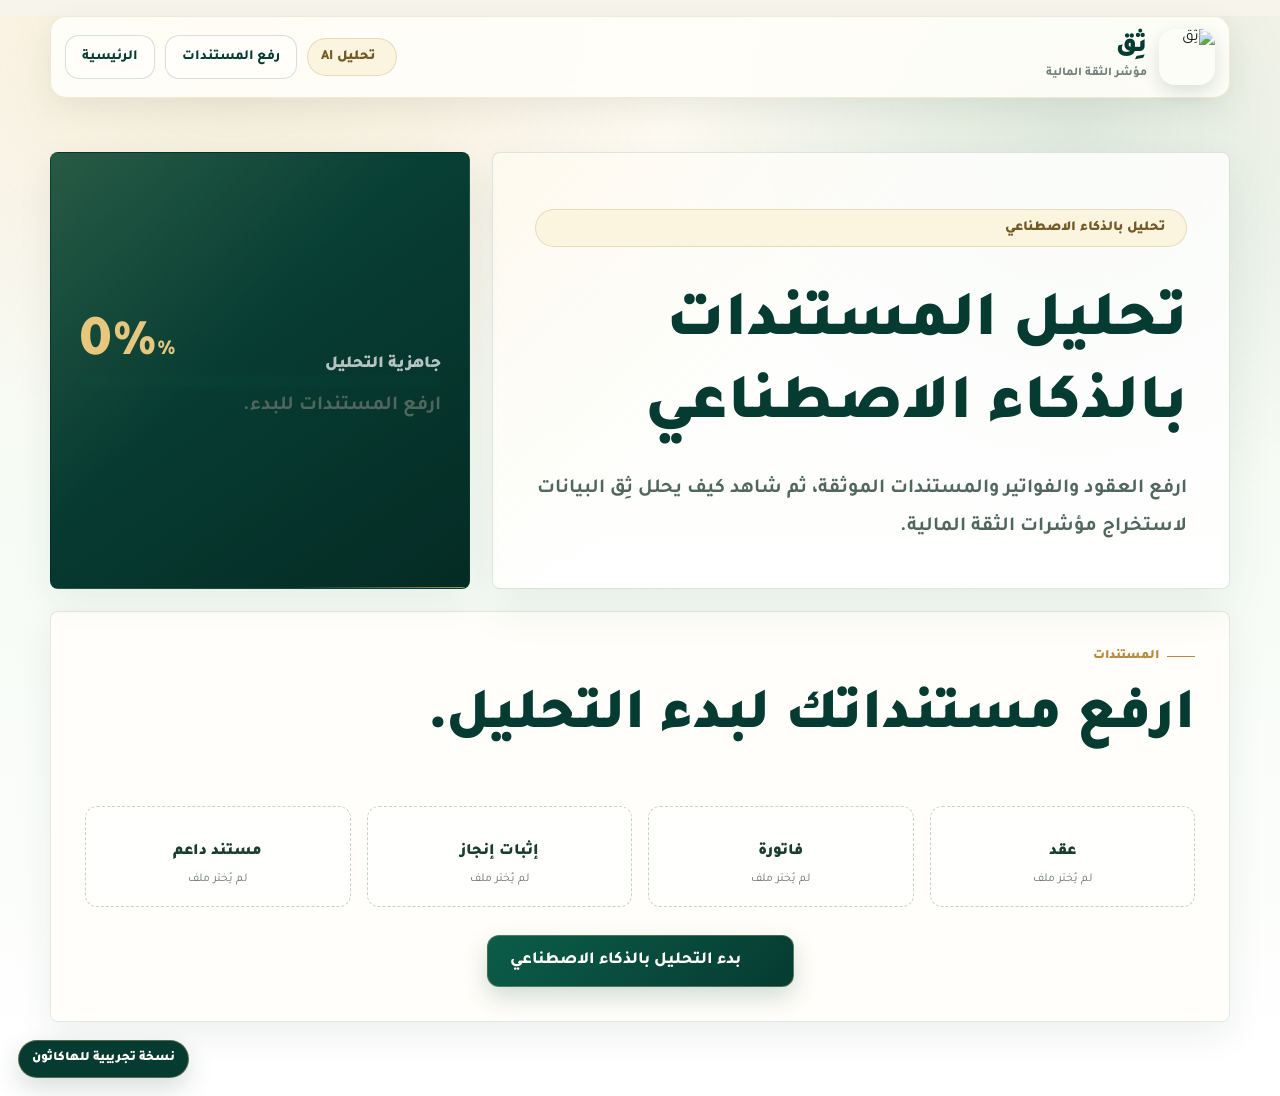
==== pages/ai-analysis.html @ bd770dec "Improve AI analysis flow and UI" ====
<!doctype html>
<html lang="ar" dir="rtl">
  <head>
    <meta charset="UTF-8" />
    <meta name="viewport" content="width=device-width, initial-scale=1.0" />
    <meta
      name="description"
      content="تحليل المستندات بالذكاء الاصطناعي — يحلل ثِق العقود والفواتير والمستندات الموثقة لاستخراج مؤشرات الثقة المالية."
    />
    <title>تحليل AI | ثِق</title>
    <link rel="preconnect" href="https://fonts.googleapis.com" />
    <link rel="preconnect" href="https://fonts.gstatic.com" crossorigin />
    <link
      href="https://fonts.googleapis.com/css2?family=Tajawal:wght@400;500;700;800;900&display=swap"
      rel="stylesheet"
    />
    <link
      href="https://cdn.jsdelivr.net/npm/remixicon@4.6.0/fonts/remixicon.css"
      rel="stylesheet"
    />
    <link rel="stylesheet" href="../CSS/style.css" />
  </head>
  <body class="profile-page ai-analysis-page">
    <div class="demo-badge">نسخة تجريبية للهاكاثون</div>

    <header class="profile-topbar">
      <a class="brand" href="../index.html" aria-label="ثِق">
        <img class="logo-img" src="../assets/logo.png" alt="ثِق" />
        <span>
          <strong>ثِق</strong>
          <small>مؤشر الثقة المالية</small>
        </span>
      </a>
      <div class="profile-topbar-actions">
        <span class="verified profile-verified">
          <i class="ri-sparkling-2-line"></i>
          تحليل AI
        </span>
        <a class="btn secondary compact" href="upload-documents.html"
          >رفع المستندات</a
        >
        <a class="btn secondary compact" href="../index.html">الرئيسية</a>
      </div>
    </header>

    <main class="profile-shell ai-analysis-shell">
      <!-- ── Hero ─────────────────────────────────────────── -->
      <section class="upload-hero ai-analysis-hero">
        <div>
          <p class="eyebrow">
            <i class="ri-brain-line"></i>
            تحليل بالذكاء الاصطناعي
          </p>
          <h1>تحليل المستندات بالذكاء الاصطناعي</h1>
          <p>
            ارفع العقود والفواتير والمستندات الموثقة، ثم شاهد كيف يحلل ثِق
            البيانات لاستخراج مؤشرات الثقة المالية.
          </p>
        </div>
        <aside class="completion-card">
          <div class="completion-head">
            <span>جاهزية التحليل</span>
            <strong id="ai-readiness-value">0%</strong>
          </div>
          <div class="progress-track" aria-label="جاهزية التحليل">
            <span id="ai-readiness-bar" style="width: 0%"></span>
          </div>
          <p id="ai-readiness-hint">ارفع المستندات للبدء.</p>
        </aside>
      </section>

      <!-- ── Upload section ─────────────────────────────── -->
      <section class="profile-section ai-upload-section">
        <div class="section-heading compact-heading">
          <span>المستندات</span>
          <h2>ارفع مستنداتك لبدء التحليل.</h2>
        </div>

        <div class="ai-upload-grid">
          <label
            class="ai-upload-card"
            for="upload-contract"
            tabindex="0"
            role="button"
            aria-label="رفع عقد"
          >
            <input
              type="file"
              id="upload-contract"
              accept=".pdf,image/*"
              data-ai-upload="contract"
              class="visually-hidden"
            />
            <i class="ri-contract-line"></i>
            <strong>عقد</strong>
            <span class="ai-file-name" data-ai-file-name="contract"
              >لم يُختر ملف</span
            >
          </label>

          <label
            class="ai-upload-card"
            for="upload-invoice"
            tabindex="0"
            role="button"
            aria-label="رفع فاتورة"
          >
            <input
              type="file"
              id="upload-invoice"
              accept=".pdf,image/*"
              data-ai-upload="invoice"
              class="visually-hidden"
            />
            <i class="ri-bill-line"></i>
            <strong>فاتورة</strong>
            <span class="ai-file-name" data-ai-file-name="invoice"
              >لم يُختر ملف</span
            >
          </label>

          <label
            class="ai-upload-card"
            for="upload-achievement"
            tabindex="0"
            role="button"
            aria-label="رفع إثبات إنجاز"
          >
            <input
              type="file"
              id="upload-achievement"
              accept=".pdf,image/*"
              data-ai-upload="achievement"
              class="visually-hidden"
            />
            <i class="ri-award-line"></i>
            <strong>إثبات إنجاز</strong>
            <span class="ai-file-name" data-ai-file-name="achievement"
              >لم يُختر ملف</span
            >
          </label>

          <label
            class="ai-upload-card"
            for="upload-support"
            tabindex="0"
            role="button"
            aria-label="رفع مستند داعم"
          >
            <input
              type="file"
              id="upload-support"
              accept=".pdf,image/*"
              data-ai-upload="support"
              class="visually-hidden"
            />
            <i class="ri-folder-shield-2-line"></i>
            <strong>مستند داعم</strong>
            <span class="ai-file-name" data-ai-file-name="support"
              >لم يُختر ملف</span
            >
          </label>
        </div>

        <div class="ai-start-row">
          <button
            class="btn primary ai-start-btn"
            type="button"
            id="ai-start-btn"
          >
            <i class="ri-sparkling-2-line"></i>
            بدء التحليل بالذكاء الاصطناعي
          </button>
        </div>
      </section>

      <!-- ── Processing panel ───────────────────────────── -->
      <section
        class="profile-section ai-processing-panel"
        id="ai-processing-panel"
        hidden
        aria-live="polite"
      >
        <div class="section-heading compact-heading">
          <span>المعالجة</span>
          <h2>جارٍ تحليل المستندات…</h2>
        </div>

        <ol class="ai-steps-list" id="ai-steps-list">
          <li class="ai-step" data-step="0">
            <div class="ai-step-header">
              <span class="ai-step-icon"><i class="ri-scan-2-line"></i></span>
              <strong
                >استخراج النصوص من المستندات
                <span class="ai-step-tag">OCR</span></strong
              >
              <span class="ai-step-pct">0%</span>
            </div>
            <div class="progress-track ai-step-track" aria-label="OCR">
              <span class="ai-step-bar" data-target="100"></span>
            </div>
          </li>
          <li class="ai-step" data-step="1">
            <div class="ai-step-header">
              <span class="ai-step-icon"
                ><i class="ri-checkbox-circle-line"></i
              ></span>
              <strong>التحقق من اكتمال المستندات</strong>
              <span class="ai-step-pct">0%</span>
            </div>
            <div
              class="progress-track ai-step-track"
              aria-label="اكتمال المستندات"
            >
              <span class="ai-step-bar" data-target="96"></span>
            </div>
          </li>
          <li class="ai-step" data-step="2">
            <div class="ai-step-header">
              <span class="ai-step-icon"
                ><i class="ri-file-shield-2-line"></i
              ></span>
              <strong>تحليل بنود العقود</strong>
              <span class="ai-step-pct">0%</span>
            </div>
            <div class="progress-track ai-step-track" aria-label="تحليل العقود">
              <span class="ai-step-bar" data-target="92"></span>
            </div>
          </li>
          <li class="ai-step" data-step="3">
            <div class="ai-step-header">
              <span class="ai-step-icon"><i class="ri-exchange-line"></i></span>
              <strong>مطابقة الفواتير مع العقود</strong>
              <span class="ai-step-pct">0%</span>
            </div>
            <div
              class="progress-track ai-step-track"
              aria-label="مطابقة الفواتير"
            >
              <span class="ai-step-bar" data-target="88"></span>
            </div>
          </li>
          <li class="ai-step" data-step="4">
            <div class="ai-step-header">
              <span class="ai-step-icon"><i class="ri-eye-line"></i></span>
              <strong>تقييم مستوى الشفافية</strong>
              <span class="ai-step-pct">0%</span>
            </div>
            <div class="progress-track ai-step-track" aria-label="الشفافية">
              <span class="ai-step-bar" data-target="91"></span>
            </div>
          </li>
          <li class="ai-step" data-step="5">
            <div class="ai-step-header">
              <span class="ai-step-icon"
                ><i class="ri-shield-flash-line"></i
              ></span>
              <strong>فحص مؤشرات التلاعب</strong>
              <span class="ai-step-pct ai-step-pct--text">—</span>
            </div>
            <div
              class="progress-track ai-step-track"
              aria-label="مؤشرات التلاعب"
            >
              <span
                class="ai-step-bar"
                data-target="0"
                data-text="لا توجد مؤشرات عالية"
              ></span>
            </div>
          </li>
          <li class="ai-step" data-step="6">
            <div class="ai-step-header">
              <span class="ai-step-icon">🕌</span>
              <strong>قياس التوافق مع مبادئ المالية الإسلامية</strong>
              <span class="ai-step-pct">0%</span>
            </div>
            <div
              class="progress-track ai-step-track"
              aria-label="المالية الإسلامية"
            >
              <span class="ai-step-bar" data-target="94"></span>
            </div>
          </li>
          <li class="ai-step ai-step--final" data-step="7">
            <div class="ai-step-header">
              <span class="ai-step-icon"><i class="ri-award-fill"></i></span>
              <strong>إنشاء مؤشر ثِق</strong>
              <span class="ai-step-pct">0/100</span>
            </div>
            <div class="progress-track ai-step-track" aria-label="مؤشر ثِق">
              <span class="ai-step-bar" data-target="87"></span>
            </div>
          </li>
        </ol>
      </section>

      <!-- ── Results section ────────────────────────────── -->
      <section
        class="profile-section ai-results-section"
        id="ai-results-section"
        hidden
      >
        <div class="section-heading compact-heading">
          <span>النتائج</span>
          <h2>نتائج تحليل ثِق للمستندات.</h2>
        </div>

        <div class="ai-results-grid">
          <div class="ai-result-card ai-result-card--score">
            <span>مؤشر ثِق</span>
            <strong>87<small>/100</small></strong>
          </div>
          <div class="ai-result-card">
            <span>مستوى الثقة</span>
            <strong class="metric-high">مرتفع</strong>
          </div>
          <div class="ai-result-card">
            <span>مستوى المخاطر</span>
            <strong class="metric-low">منخفض</strong>
          </div>
          <div class="ai-result-card">
            <span>التوصية التمويلية</span>
            <strong class="metric-recommendation"
              >مناسب للدراسة المبدئية</strong
            >
          </div>
        </div>

        <!-- Recommendations -->
        <div class="ai-recs-grid">
          <article class="ai-rec-card ai-rec-card--strengths">
            <div class="ai-rec-head">
              <i class="ri-checkbox-circle-line"></i>
              <strong>نقاط القوة</strong>
            </div>
            <ul>
              <li>العقود واضحة البنود.</li>
              <li>الفواتير متوافقة مع العقود.</li>
              <li>المستندات تعكس نشاطاً اقتصادياً موثقاً.</li>
              <li>يوجد توافق جيد مع مبادئ المالية الإسلامية.</li>
            </ul>
          </article>
          <article class="ai-rec-card ai-rec-card--improve">
            <div class="ai-rec-head">
              <i class="ri-lightbulb-line"></i>
              <strong>فرص التحسين</strong>
            </div>
            <ul>
              <li>إضافة إثباتات دفع داعمة.</li>
              <li>رفع عقود إضافية لزيادة دقة المؤشر.</li>
              <li>توثيق المزيد من المستندات المرتبطة بالنشاط.</li>
            </ul>
          </article>
        </div>

        <!-- AI Final recommendation box -->
        <div class="ai-recommendation">
          <div class="ai-recommendation-head">
            <i class="ri-sparkling-2-line"></i>
            <strong>التوصية النهائية للذكاء الاصطناعي</strong>
          </div>
          <p>
            يحقق الملف مستوى مرتفعاً من الشفافية والموثوقية المالية، ويوصى
            باستخدام مؤشر ثِق كعامل داعم عند اتخاذ القرار التمويلي، دون أن يكون
            بديلاً عن أدوات التقييم الائتماني التقليدية.
          </p>
        </div>

        <!-- CTA buttons -->
        <div class="ai-cta-row">
          <a class="btn primary" href="trust-profile.html">
            <i class="ri-user-star-line"></i>
            عرض ملف الثقة
          </a>
          <a class="btn secondary" href="upload-documents.html">
            <i class="ri-upload-cloud-2-line"></i>
            العودة للرفع
          </a>
        </div>
      </section>
    </main>

    <script src="../js/app.js"></script>
    <script>
      // ── AI Analysis demo logic ─────────────────────────────────────────
      (function () {
        const AI_STORAGE_KEY = "thiq-ai-files";
        const STEP_DELAY = 900; // ms between steps
        const BAR_DURATION = 700; // ms for each bar to fill

        const startBtn = document.getElementById("ai-start-btn");
        const panel = document.getElementById("ai-processing-panel");
        const results = document.getElementById("ai-results-section");
        const steps = document.querySelectorAll(".ai-step");
        const fileInputs = document.querySelectorAll("[data-ai-upload]");
        const readValue = document.getElementById("ai-readiness-value");
        const readBar = document.getElementById("ai-readiness-bar");
        const readHint = document.getElementById("ai-readiness-hint");

        // ── Restore saved file names ──────────────────────────────────
        const savedFiles = (() => {
          try {
            return JSON.parse(localStorage.getItem(AI_STORAGE_KEY) || "{}");
          } catch {
            return {};
          }
        })();

        const updateReadiness = () => {
          const total = fileInputs.length;
          const filled = Object.values(savedFiles).filter(Boolean).length;
          const pct = Math.round((filled / total) * 100);
          if (readValue) readValue.textContent = pct + "%";
          if (readBar) readBar.style.width = pct + "%";
          if (readHint) {
            readHint.textContent =
              filled === 0
                ? "ارفع المستندات للبدء."
                : filled < total
                  ? `تم رفع ${filled} من ${total} مستندات. أضف المزيد لرفع الدقة.`
                  : "جميع المستندات جاهزة. ابدأ التحليل.";
          }
        };

        fileInputs.forEach((input) => {
          const key = input.dataset.aiUpload;
          const nameEl = document.querySelector(`[data-ai-file-name="${key}"]`);
          const card = input.closest(".ai-upload-card");

          // Restore from localStorage
          if (savedFiles[key] && nameEl) {
            nameEl.textContent = savedFiles[key];
            card?.classList.add("ai-upload-card--selected");
          }

          input.addEventListener("change", () => {
            const file = input.files && input.files[0];
            if (!file) return;
            savedFiles[key] = file.name;
            try {
              localStorage.setItem(AI_STORAGE_KEY, JSON.stringify(savedFiles));
            } catch {}
            if (nameEl) nameEl.textContent = file.name;
            card?.classList.add("ai-upload-card--selected");
            updateReadiness();
          });
        });

        updateReadiness();

        // ── Animate a single step bar ─────────────────────────────────
        const animateBar = (step, onDone) => {
          const bar = step.querySelector(".ai-step-bar");
          const pctEl = step.querySelector(".ai-step-pct");
          if (!bar) {
            if (onDone) onDone();
            return;
          }

          const target = Number(bar.dataset.target || "0");
          const text = bar.dataset.text || null;
          const isFinal = step.classList.contains("ai-step--final");
          const isTamper = target === 0 && text;

          step.classList.add("ai-step--active");

          if (isTamper) {
            // Special: no numeric bar, just show green with text
            setTimeout(() => {
              bar.style.width = "100%";
              bar.classList.add("ai-step-bar--safe");
              if (pctEl) pctEl.textContent = text;
              step.classList.add("ai-step--done");
              if (onDone) onDone();
            }, BAR_DURATION / 2);
            return;
          }

          const start = performance.now();
          const tick = (now) => {
            const elapsed = now - start;
            const progress = Math.min(elapsed / BAR_DURATION, 1);
            const eased = 1 - Math.pow(1 - progress, 3);
            const current = Math.round(target * eased);

            bar.style.width = `${current}%`;
            if (pctEl) {
              pctEl.textContent = isFinal ? `${current}/100` : `${current}%`;
            }

            if (progress < 1) {
              requestAnimationFrame(tick);
            } else {
              step.classList.add("ai-step--done");
              if (onDone) onDone();
            }
          };
          requestAnimationFrame(tick);
        };

        // ── Run all steps sequentially ────────────────────────────────
        const runSteps = () => {
          let i = 0;
          const next = () => {
            if (i >= steps.length) {
              // All done — show results then scroll to them
              setTimeout(() => {
                results.hidden = false;
                results.scrollIntoView({ behavior: "smooth", block: "start" });
              }, 400);
              return;
            }
            const step = steps[i++];
            setTimeout(() => animateBar(step, next), i === 1 ? 0 : STEP_DELAY);
          };
          next();
        };

        // ── Start button ──────────────────────────────────────────────
        startBtn?.addEventListener("click", () => {
          startBtn.disabled = true;
          startBtn.innerHTML =
            '<i class="ri-loader-4-line ri-spin"></i> جارٍ التحليل…';

          panel.hidden = false;
          results.hidden = true;

          // Scroll to processing panel immediately
          panel.scrollIntoView({ behavior: "smooth", block: "start" });

          // Reset steps
          steps.forEach((step) => {
            const bar = step.querySelector(".ai-step-bar");
            const pctEl = step.querySelector(".ai-step-pct");
            step.classList.remove("ai-step--active", "ai-step--done");
            if (bar) bar.style.width = "0%";
            if (pctEl && !pctEl.classList.contains("ai-step-pct--text"))
              pctEl.textContent = "0%";
            if (step.classList.contains("ai-step--final") && pctEl)
              pctEl.textContent = "0/100";
          });

          // Delay animation start until scroll lands
          setTimeout(runSteps, 500);
        });
      })();
    </script>
  </body>
</html>
---- CSS/style.css ----
:root {
  --ink: #0b1513;
  --deep: #10241f;
  --green: #14533f;
  --green-2: #1f7a5a;
  --mint: #dff6e9;
  --gold: #c9a45c;
  --gold-2: #f3d98d;
  --ivory: #fbf7ed;
  --paper: #ffffff;
  --muted: #61736d;
  --line: rgba(20, 83, 63, 0.16);
  --shadow: 0 26px 76px rgba(10, 35, 29, 0.16);
}

* {
  box-sizing: border-box;
}

html {
  scroll-behavior: smooth;
}

body {
  min-height: 100vh;
  margin: 0;
  overflow-x: hidden;
  color: var(--ink);
  font-family: "Tajawal", Arial, sans-serif;
  background:
    radial-gradient(circle at 14% 3%, rgba(201, 164, 92, 0.2), transparent 32%),
    radial-gradient(circle at 85% 8%, rgba(31, 122, 90, 0.16), transparent 28%),
    linear-gradient(180deg, #fffaf0 0%, #f5fbf4 54%, #ffffff 100%);
}

.demo-badge {
  position: fixed;
  left: 18px;
  bottom: 18px;
  z-index: 80;
  min-height: 38px;
  display: inline-flex;
  align-items: center;
  padding: 8px 13px;
  border: 1px solid rgba(201, 164, 92, 0.42);
  border-radius: 999px;
  color: #fffdf6;
  background:
    linear-gradient(135deg, rgba(243, 217, 141, 0.22), transparent),
    linear-gradient(145deg, #123d32, #071713);
  box-shadow: 0 14px 34px rgba(10, 35, 29, 0.18);
  font-size: 13px;
  font-weight: 900;
}

a {
  color: inherit;
  text-decoration: none;
}

button,
input {
  font: inherit;
}

.site-header {
  position: sticky;
  top: 0;
  z-index: 30;
  width: min(1180px, calc(100% - 32px));
  min-height: 76px;
  margin: 16px auto 0;
  padding: 12px 14px;
  display: flex;
  align-items: center;
  justify-content: space-between;
  gap: 18px;
  border: 1px solid rgba(255, 255, 255, 0.72);
  border-radius: 22px;
  background: rgba(255, 255, 255, 0.74);
  backdrop-filter: blur(18px);
  box-shadow: 0 18px 44px rgba(22, 62, 49, 0.1);
}

.site-header.is-scrolled {
  border-color: var(--line);
  background: rgba(255, 255, 255, 0.92);
}

.brand {
  display: inline-flex;
  align-items: center;
  gap: 12px;
  min-width: 180px;
}

.logo-img {
  width: 56px;
  height: 56px;
  flex: 0 0 56px;
  border-radius: 16px;
  object-fit: cover;
}

.logo-img.mini {
  width: 38px;
  height: 38px;
  flex-basis: 38px;
  border-radius: 0;
  object-fit: contain;
}

.brand strong,
.brand small {
  display: block;
}

.brand strong {
  color: var(--deep);
  font-size: 25px;
  font-weight: 900;
}

.brand small {
  margin-top: 2px;
  color: var(--muted);
  font-size: 12px;
  font-weight: 800;
}

.main-nav {
  display: flex;
  align-items: center;
  gap: 8px;
}

.main-nav a {
  min-height: 42px;
  padding: 11px 14px;
  border-radius: 999px;
  color: #30433e;
  font-size: 15px;
  font-weight: 800;
  transition:
    color 0.2s ease,
    background 0.2s ease;
}

.main-nav a:hover {
  color: var(--green);
  background: rgba(20, 83, 63, 0.08);
}

.nav-toggle {
  width: 46px;
  height: 46px;
  display: none;
  place-items: center;
  border: 1px solid var(--line);
  border-radius: 16px;
  color: var(--deep);
  background: var(--paper);
  cursor: pointer;
}

.hero {
  width: min(1180px, calc(100% - 32px));
  min-height: calc(100vh - 92px);
  margin: 0 auto;
  padding: 70px 0 48px;
  display: grid;
  grid-template-columns: minmax(0, 1fr) minmax(360px, 510px);
  align-items: center;
  gap: 56px;
}

.hero-copy {
  min-width: 0;
}

.eyebrow,
.verified {
  display: inline-flex;
  align-items: center;
  gap: 8px;
  min-height: 38px;
  padding: 8px 13px;
  border: 1px solid rgba(201, 164, 92, 0.32);
  border-radius: 999px;
  color: #6d5526;
  background: rgba(255, 248, 225, 0.78);
  font-size: 14px;
  font-weight: 900;
}

.hero h1 {
  max-width: 760px;
  margin: 20px 0 18px;
  color: var(--deep);
  font-size: clamp(44px, 7vw, 84px);
  line-height: 1.04;
  letter-spacing: 0;
}

.hero-lead {
  max-width: 660px;
  margin: 0;
  color: #485b55;
  font-size: clamp(18px, 2vw, 22px);
  line-height: 1.9;
  font-weight: 500;
}

.hero-actions {
  display: flex;
  flex-wrap: wrap;
  gap: 12px;
  margin-top: 30px;
}

.btn {
  min-height: 54px;
  display: inline-flex;
  align-items: center;
  justify-content: center;
  gap: 9px;
  padding: 0 22px;
  border: 0;
  border-radius: 16px;
  font-weight: 900;
  cursor: pointer;
  transition:
    transform 0.2s ease,
    box-shadow 0.2s ease,
    background 0.2s ease;
}

.btn:hover {
  transform: translateY(-2px);
}

.btn.primary {
  color: #fffdf6;
  background: linear-gradient(135deg, var(--green), #0e382d);
  box-shadow: 0 18px 34px rgba(20, 83, 63, 0.26);
}

.btn.secondary {
  color: var(--green);
  border: 1px solid var(--line);
  background: rgba(255, 255, 255, 0.74);
}

.btn.gold {
  color: #20251d;
  background: linear-gradient(135deg, var(--gold-2), var(--gold));
}

.hero-stats {
  display: grid;
  grid-template-columns: repeat(3, minmax(0, 1fr));
  gap: 14px;
  max-width: 650px;
  margin-top: 34px;
}

.hero-stats div {
  min-height: 104px;
  padding: 17px;
  border: 1px solid rgba(20, 83, 63, 0.12);
  border-radius: 8px;
  background: rgba(255, 255, 255, 0.66);
}

.hero-stats strong {
  display: block;
  color: var(--green);
  font-size: 34px;
  font-weight: 900;
}

.hero-stats span {
  display: block;
  margin-top: 3px;
  color: var(--muted);
  font-size: 14px;
  font-weight: 800;
  line-height: 1.55;
}

.trust-dashboard {
  position: relative;
  padding: 22px;
  border: 1px solid rgba(255, 255, 255, 0.78);
  border-radius: 8px;
  background:
    linear-gradient(
      145deg,
      rgba(255, 255, 255, 0.94),
      rgba(248, 255, 250, 0.86)
    ),
    linear-gradient(135deg, rgba(201, 164, 92, 0.2), transparent);
  box-shadow: var(--shadow);
}

.trust-dashboard::before {
  content: "";
  position: absolute;
  inset: 10px;
  z-index: -1;
  border-radius: 8px;
  background: linear-gradient(
    135deg,
    rgba(20, 83, 63, 0.22),
    rgba(201, 164, 92, 0.2)
  );
  transform: rotate(-2deg);
}

.dashboard-head,
.score-card,
.insights div {
  display: flex;
  align-items: center;
  justify-content: space-between;
  gap: 16px;
}

.dashboard-head {
  margin-bottom: 20px;
}

.dashboard-head span {
  color: var(--muted);
  font-size: 13px;
  font-weight: 900;
}

.dashboard-head h2 {
  margin: 4px 0 0;
  color: var(--deep);
  font-size: 21px;
}

.verified {
  color: var(--green);
  border-color: rgba(31, 122, 90, 0.2);
  background: var(--mint);
}

.score-card {
  min-height: 180px;
  padding: 24px;
  border-radius: 8px;
  color: #fffdf5;
  background:
    linear-gradient(135deg, rgba(242, 213, 139, 0.18), transparent 42%),
    linear-gradient(145deg, #123d32, #091c18);
}

.score-ring {
  --score-angle: 0deg;
  width: 132px;
  height: 132px;
  flex: 0 0 132px;
  display: grid;
  place-items: center;
  border-radius: 50%;
  background:
    radial-gradient(circle at center, #123d32 0 57%, transparent 58%),
    conic-gradient(
      var(--gold-2) var(--score-angle),
      rgba(255, 255, 255, 0.14) 0
    );
}

.score-ring strong,
.score-ring span {
  grid-area: 1 / 1;
}

.score-ring strong {
  margin-top: -12px;
  font-size: 42px;
  font-weight: 900;
}

.score-ring span {
  margin-top: 56px;
  color: rgba(255, 255, 255, 0.72);
  font-size: 12px;
  font-weight: 800;
}

.score-summary span {
  color: rgba(255, 255, 255, 0.65);
  font-weight: 900;
}

.score-summary h3 {
  margin: 5px 0 8px;
  color: var(--gold-2);
  font-size: 28px;
}

.score-summary p {
  margin: 0;
  color: rgba(255, 255, 255, 0.78);
  line-height: 1.8;
}

.dashboard-grid {
  display: grid;
  grid-template-columns: repeat(3, 1fr);
  gap: 12px;
  margin-top: 14px;
}

.dashboard-grid article,
.feature-card,
.steps article {
  border: 1px solid var(--line);
  border-radius: 8px;
  background: rgba(255, 255, 255, 0.78);
}

.dashboard-grid article {
  min-height: 118px;
  padding: 16px 12px;
}

.dashboard-grid i,
.feature-card i {
  color: var(--green);
  font-size: 26px;
}

.dashboard-grid span,
.dashboard-grid strong {
  display: block;
}

.dashboard-grid span {
  margin-top: 10px;
  color: var(--muted);
  font-size: 13px;
  font-weight: 900;
}

.dashboard-grid strong {
  margin-top: 7px;
  color: var(--deep);
  font-size: 24px;
  font-weight: 900;
}

.insights {
  display: grid;
  gap: 10px;
  margin-top: 14px;
}

.insights div {
  min-height: 56px;
  padding: 10px 12px;
  border-radius: 8px;
  background: rgba(245, 251, 244, 0.92);
}

.insights span {
  width: 10px;
  height: 10px;
  flex: 0 0 10px;
  border-radius: 50%;
  background: var(--gold);
}

.insights p {
  flex: 1;
  margin: 0;
  color: #40524d;
  font-size: 13px;
  font-weight: 800;
  line-height: 1.5;
}

.insights strong {
  color: var(--green);
  font-weight: 900;
}

.trust-strip {
  width: min(1180px, calc(100% - 32px));
  min-height: 86px;
  margin: 0 auto;
  display: grid;
  grid-template-columns: repeat(4, 1fr);
  align-items: center;
  gap: 12px;
  border-block: 1px solid rgba(20, 83, 63, 0.13);
}

.trust-strip span {
  color: #486159;
  text-align: center;
  font-weight: 900;
}

.section,
.audience-section,
.workflow-section,
.steps-section,
.cta {
  width: min(1180px, calc(100% - 32px));
  margin: 0 auto;
}

.section,
.audience-section,
.workflow-section,
.steps-section {
  padding: 88px 0 24px;
}

.section-heading {
  max-width: 760px;
  margin-bottom: 34px;
}

.section-heading span,
.cta span {
  color: var(--gold);
  font-size: 15px;
  font-weight: 900;
}

.section-heading h2,
.cta h2 {
  margin: 8px 0 0;
  color: var(--deep);
  font-size: clamp(30px, 4.5vw, 52px);
  line-height: 1.18;
  letter-spacing: 0;
}

.feature-grid {
  display: grid;
  grid-template-columns: repeat(4, 1fr);
  gap: 16px;
}

.audience-grid {
  display: grid;
  grid-template-columns: repeat(2, minmax(0, 1fr));
  gap: 18px;
}

.audience-card {
  position: relative;
  min-height: 292px;
  padding: 30px;
  display: flex;
  flex-direction: column;
  align-items: flex-start;
  overflow: hidden;
  border: 1px solid rgba(20, 83, 63, 0.14);
  border-radius: 8px;
  background:
    linear-gradient(135deg, rgba(243, 217, 141, 0.14), transparent 44%),
    rgba(255, 255, 255, 0.8);
  box-shadow: 0 18px 46px rgba(24, 72, 59, 0.08);
}

.audience-card::before {
  content: "";
  position: absolute;
  inset-inline-end: -70px;
  top: -90px;
  width: 210px;
  height: 210px;
  border: 1px solid rgba(201, 164, 92, 0.26);
  border-radius: 50%;
  background: rgba(223, 246, 233, 0.36);
}

.audience-card.funder {
  background:
    linear-gradient(135deg, rgba(20, 83, 63, 0.08), transparent 46%),
    rgba(255, 255, 255, 0.86);
}

.audience-icon {
  width: 62px;
  height: 62px;
  display: grid;
  place-items: center;
  border-radius: 8px;
  color: var(--green);
  background: linear-gradient(145deg, #fff, var(--mint));
  box-shadow: inset 0 0 0 1px rgba(20, 83, 63, 0.1);
}

.audience-icon i {
  font-size: 30px;
}

.audience-card h3 {
  margin: 22px 0 10px;
  color: var(--deep);
  font-size: clamp(24px, 3vw, 34px);
  line-height: 1.25;
}

.audience-card p {
  max-width: 460px;
  margin: 0 0 26px;
  color: var(--muted);
  font-size: 18px;
  line-height: 1.8;
  font-weight: 700;
}

.audience-card .btn {
  margin-top: auto;
}

.workflow-section {
  padding-top: 72px;
}

.workflow {
  position: relative;
  display: grid;
  grid-template-columns: repeat(5, minmax(0, 1fr));
  gap: 12px;
  padding: 22px;
  border: 1px solid rgba(20, 83, 63, 0.14);
  border-radius: 8px;
  background:
    linear-gradient(135deg, rgba(20, 83, 63, 0.07), transparent 38%),
    rgba(255, 255, 255, 0.7);
  box-shadow: 0 16px 42px rgba(24, 72, 59, 0.07);
}

.workflow::before {
  content: "";
  position: absolute;
  top: 50%;
  right: 9%;
  left: 9%;
  height: 2px;
  background: linear-gradient(
    270deg,
    rgba(20, 83, 63, 0),
    rgba(201, 164, 92, 0.72),
    rgba(20, 83, 63, 0)
  );
  transform: translateY(-50%);
}

.workflow article {
  position: relative;
  min-height: 170px;
  padding: 20px 16px;
  display: grid;
  align-content: center;
  justify-items: center;
  gap: 10px;
  border: 1px solid rgba(20, 83, 63, 0.12);
  border-radius: 8px;
  text-align: center;
  background: rgba(255, 255, 255, 0.92);
  box-shadow: 0 12px 28px rgba(24, 72, 59, 0.06);
}

.workflow article:not(:last-child)::after {
  content: "←";
  position: absolute;
  top: 50%;
  left: -18px;
  z-index: 3;
  width: 24px;
  height: 24px;
  display: grid;
  place-items: center;
  border-radius: 50%;
  color: var(--green);
  font-size: 18px;
  font-weight: 900;
  background: var(--gold-2);
  box-shadow: 0 8px 18px rgba(201, 164, 92, 0.22);
  transform: translateY(-50%);
}

.workflow article span {
  color: rgba(20, 83, 63, 0.34);
  font-size: 13px;
  font-weight: 900;
}

.workflow article i {
  width: 54px;
  height: 54px;
  display: grid;
  place-items: center;
  border-radius: 50%;
  color: #fffdf6;
  font-size: 26px;
  background: linear-gradient(145deg, var(--green), #0f382d);
}

.workflow article strong {
  color: var(--deep);
  font-size: 17px;
  line-height: 1.5;
}

.feature-card {
  min-height: 250px;
  padding: 24px;
  box-shadow: 0 14px 38px rgba(24, 72, 59, 0.07);
}

.feature-card h3,
.steps h3 {
  margin: 18px 0 10px;
  color: var(--deep);
  font-size: 22px;
}

.feature-card p,
.steps p {
  margin: 0;
  color: var(--muted);
  line-height: 1.8;
  font-weight: 700;
}

.steps {
  display: grid;
  grid-template-columns: repeat(3, 1fr);
  gap: 16px;
}

.steps article {
  min-height: 220px;
  padding: 26px;
  background: linear-gradient(180deg, #fff, #f7fbf6);
}

.steps article > span {
  color: rgba(20, 83, 63, 0.2);
  font-size: 48px;
  font-weight: 900;
}

.cta {
  margin-top: 74px;
  padding: 34px;
  display: grid;
  grid-template-columns: 1fr minmax(320px, 430px);
  gap: 30px;
  align-items: center;
  border-radius: 8px;
  color: #fffdf6;
  background:
    linear-gradient(135deg, rgba(242, 213, 139, 0.16), transparent 45%),
    linear-gradient(145deg, #123d32, #071713);
  box-shadow: var(--shadow);
}

.cta h2 {
  color: #fffdf6;
}

.join-form {
  display: grid;
  gap: 12px;
}

.join-form label {
  display: grid;
  gap: 8px;
}

.join-form label span {
  color: rgba(255, 255, 255, 0.72);
  font-size: 13px;
}

.join-form input {
  width: 100%;
  min-height: 56px;
  padding: 0 16px;
  border: 1px solid rgba(255, 255, 255, 0.18);
  border-radius: 8px;
  color: #fff;
  background: rgba(255, 255, 255, 0.08);
  outline: none;
}

.join-form input::placeholder {
  color: rgba(255, 255, 255, 0.48);
}

.join-form input:focus {
  border-color: var(--gold-2);
  box-shadow: 0 0 0 4px rgba(242, 213, 139, 0.13);
}

.join-form p {
  min-height: 22px;
  margin: 0;
  color: var(--gold-2);
  font-weight: 900;
}

.site-footer {
  width: min(1180px, calc(100% - 32px));
  min-height: 92px;
  margin: 0 auto;
  display: flex;
  align-items: center;
  justify-content: space-between;
  gap: 20px;
  color: var(--muted);
  font-weight: 800;
}

.site-footer a {
  color: var(--green);
  font-weight: 900;
}

.profile-page {
  background:
    radial-gradient(
      circle at 18% 0%,
      rgba(201, 164, 92, 0.18),
      transparent 30%
    ),
    radial-gradient(
      circle at 84% 10%,
      rgba(31, 122, 90, 0.14),
      transparent 28%
    ),
    linear-gradient(180deg, #fffaf0 0%, #f6fbf5 46%, #ffffff 100%);
}

.profile-topbar,
.profile-shell {
  width: min(1180px, calc(100% - 32px));
  margin-inline: auto;
}

.profile-topbar {
  min-height: 76px;
  margin-top: 16px;
  padding: 12px 14px;
  display: flex;
  align-items: center;
  justify-content: space-between;
  gap: 18px;
  border: 1px solid rgba(255, 255, 255, 0.72);
  border-radius: 22px;
  background: rgba(255, 255, 255, 0.78);
  backdrop-filter: blur(18px);
  box-shadow: 0 18px 44px rgba(22, 62, 49, 0.1);
}

.profile-topbar-actions {
  display: flex;
  align-items: center;
  gap: 10px;
}

.btn.compact {
  min-height: 44px;
  padding-inline: 16px;
  border-radius: 14px;
  font-size: 14px;
}

.profile-shell {
  padding: 36px 0 74px;
}

.profile-hero {
  display: grid;
  grid-template-columns: minmax(0, 1fr) minmax(340px, 430px);
  gap: 22px;
  align-items: stretch;
}

.profile-identity,
.profile-score-card,
.profile-section {
  border: 1px solid rgba(20, 83, 63, 0.14);
  border-radius: 8px;
  background: rgba(255, 255, 255, 0.78);
  box-shadow: 0 18px 46px rgba(24, 72, 59, 0.08);
}

.profile-identity {
  padding: clamp(26px, 4vw, 42px);
  display: grid;
  align-content: center;
  min-height: 360px;
  background:
    linear-gradient(135deg, rgba(243, 217, 141, 0.13), transparent 42%),
    rgba(255, 255, 255, 0.82);
}

.profile-identity h1 {
  margin: 18px 0 10px;
  color: var(--deep);
  font-size: clamp(42px, 6vw, 76px);
  line-height: 1.05;
  letter-spacing: 0;
}

.profile-identity > p:not(.eyebrow) {
  max-width: 720px;
  margin: 0;
  color: #485b55;
  font-size: 21px;
  line-height: 1.9;
  font-weight: 600;
}

.identity-meta {
  display: flex;
  flex-wrap: wrap;
  gap: 10px;
  margin-top: 28px;
}

.identity-meta span {
  min-height: 42px;
  display: inline-flex;
  align-items: center;
  gap: 8px;
  padding: 9px 13px;
  border: 1px solid var(--line);
  border-radius: 999px;
  color: #40524d;
  background: rgba(255, 255, 255, 0.74);
  font-weight: 800;
}

.profile-score-card {
  padding: 28px;
  display: grid;
  justify-items: center;
  align-content: center;
  text-align: center;
  color: #fffdf5;
  background:
    linear-gradient(135deg, rgba(242, 213, 139, 0.17), transparent 44%),
    linear-gradient(145deg, #123d32, #071713);
}

.score-card-head {
  width: 100%;
  display: flex;
  align-items: center;
  justify-content: space-between;
  gap: 14px;
  margin-bottom: 18px;
}

.score-card-head span {
  color: rgba(255, 255, 255, 0.68);
  font-weight: 900;
}

.score-card-head strong {
  color: var(--gold-2);
  font-size: 17px;
  font-weight: 900;
}

.profile-score-ring {
  width: 184px;
  height: 184px;
  flex-basis: 184px;
  margin: 8px 0 18px;
}

.profile-score-ring strong {
  margin-top: -16px;
  font-size: 56px;
}

.profile-score-ring span {
  margin-top: 74px;
  font-size: 14px;
}

.profile-score-card p {
  margin: 0;
  color: rgba(255, 255, 255, 0.76);
  line-height: 1.85;
  font-weight: 700;
}

.profile-section {
  margin-top: 22px;
  padding: 28px;
}

.compact-heading {
  margin-bottom: 24px;
}

.compact-heading h2 {
  font-size: clamp(26px, 3vw, 38px);
}

.component-list {
  display: grid;
  gap: 14px;
}

.component-row {
  display: grid;
  grid-template-columns: minmax(180px, 1fr) auto;
  gap: 10px 18px;
  align-items: center;
  padding: 18px;
  border: 1px solid rgba(20, 83, 63, 0.12);
  border-radius: 8px;
  background: rgba(255, 255, 255, 0.74);
}

.component-row strong,
.component-row span {
  display: block;
}

.component-row strong {
  color: var(--deep);
  font-size: 18px;
}

.component-row span {
  margin-top: 4px;
  color: var(--muted);
  font-weight: 700;
  line-height: 1.5;
}

.component-row b {
  color: var(--green);
  font-size: 24px;
  font-weight: 900;
}

.progress-track {
  grid-column: 1 / -1;
  height: 12px;
  overflow: hidden;
  border-radius: 999px;
  background: rgba(20, 83, 63, 0.1);
}

.progress-track span {
  width: 0;
  height: 100%;
  display: block;
  border-radius: inherit;
  background: linear-gradient(90deg, var(--gold-2), var(--green-2));
  transition: width 900ms cubic-bezier(0.22, 1, 0.36, 1);
}

.evidence-grid {
  display: grid;
  grid-template-columns: repeat(4, minmax(0, 1fr));
  gap: 14px;
}

.evidence-grid article {
  min-height: 178px;
  padding: 22px;
  border: 1px solid rgba(20, 83, 63, 0.12);
  border-radius: 8px;
  background:
    linear-gradient(145deg, rgba(223, 246, 233, 0.42), transparent 54%),
    rgba(255, 255, 255, 0.78);
}

.evidence-grid i {
  color: var(--green);
  font-size: 30px;
}

.evidence-grid span,
.evidence-grid strong,
.evidence-grid small {
  display: block;
}

.evidence-grid span {
  margin-top: 16px;
  color: var(--muted);
  font-weight: 900;
}

.evidence-grid strong {
  margin-top: 4px;
  color: var(--deep);
  font-size: 34px;
  font-weight: 900;
}

.evidence-grid small {
  margin-top: 4px;
  color: #486159;
  font-weight: 800;
}

.profile-grid-layout {
  display: grid;
  grid-template-columns: minmax(0, 1.1fr) minmax(320px, 0.9fr);
  gap: 22px;
}

.profile-grid-layout .profile-section {
  margin-top: 22px;
}

.ai-insights ul {
  margin: 0;
  padding: 0;
  display: grid;
  gap: 12px;
  list-style: none;
}

.ai-insights li {
  min-height: 58px;
  display: flex;
  align-items: center;
  gap: 10px;
  padding: 14px 16px;
  border: 1px solid rgba(20, 83, 63, 0.12);
  border-radius: 8px;
  color: #40524d;
  background: rgba(245, 251, 244, 0.88);
  font-size: 17px;
  font-weight: 800;
  line-height: 1.7;
}

.ai-insights li i {
  color: var(--green);
  font-size: 22px;
}

.funding-metrics {
  display: grid;
  gap: 12px;
}

.funding-metrics div {
  min-height: 76px;
  padding: 16px;
  display: flex;
  align-items: center;
  justify-content: space-between;
  gap: 14px;
  border: 1px solid rgba(20, 83, 63, 0.12);
  border-radius: 8px;
  background: rgba(255, 255, 255, 0.78);
}

.funding-metrics span {
  color: var(--muted);
  font-weight: 900;
}

.funding-metrics strong {
  color: var(--green);
  font-size: 22px;
  font-weight: 900;
}

/* ── Premium funding metric items ─────────────────────────── */
.funding-metric-item {
  min-height: 76px;
  padding: 16px 18px;
  display: flex;
  align-items: center;
  justify-content: space-between;
  gap: 14px;
  border: 1px solid rgba(20, 83, 63, 0.14);
  border-radius: 10px;
  background: rgba(255, 255, 255, 0.82);
  transition: box-shadow 0.2s;
}

.funding-metric-item:hover {
  box-shadow: 0 4px 16px rgba(20, 83, 63, 0.08);
}

.funding-metric-label {
  display: flex;
  align-items: center;
  gap: 9px;
  color: var(--muted);
  font-weight: 900;
  font-size: 15px;
}

.funding-metric-label i {
  font-size: 20px;
  color: var(--green);
  flex-shrink: 0;
}

.metric-low {
  color: #1a8c58;
  font-size: 20px;
  font-weight: 900;
}

.metric-high {
  color: var(--green);
  font-size: 20px;
  font-weight: 900;
  display: flex;
  align-items: baseline;
  gap: 5px;
}

.metric-high small {
  font-size: 13px;
  color: #5a7a6a;
  font-weight: 700;
}

.metric-recommendation {
  color: #2a6e4e;
  font-size: 15px;
  font-weight: 900;
  text-align: left;
}

/* ── AI Insights improvements ─────────────────────────────── */
.ai-summary-intro {
  font-size: 15px;
  line-height: 1.85;
  color: #3a4d47;
  margin: 0 0 18px;
  padding: 14px 16px;
  background: rgba(245, 251, 244, 0.9);
  border-right: 3px solid var(--green);
  border-radius: 6px;
}

.ai-insights li.li-islamic {
  background: rgba(249, 246, 230, 0.92);
  border-color: rgba(170, 130, 30, 0.22);
  color: #4a3a10;
}

.ai-insights li .islamic-icon {
  font-size: 20px;
  flex-shrink: 0;
  line-height: 1;
}

/* ── AI Recommendation box ────────────────────────────────── */
.ai-recommendation {
  margin-top: 20px;
  padding: 18px 20px;
  background: linear-gradient(
    135deg,
    rgba(20, 83, 63, 0.07),
    rgba(20, 83, 63, 0.02)
  );
  border: 1.5px solid rgba(20, 83, 63, 0.2);
  border-right: 4px solid var(--green);
  border-radius: 10px;
}

.ai-recommendation-head {
  display: flex;
  align-items: center;
  gap: 8px;
  margin-bottom: 10px;
}

.ai-recommendation-head i {
  color: var(--green);
  font-size: 20px;
  flex-shrink: 0;
}

.ai-recommendation-head strong {
  font-size: 15px;
  font-weight: 900;
  color: #1a3d2f;
}

.ai-recommendation p {
  margin: 0;
  font-size: 14.5px;
  line-height: 1.9;
  color: #3a4d47;
}

/* ══════════════════════════════════════════════════════════
   AI Analysis page
   ══════════════════════════════════════════════════════════ */

/* Visually hidden for accessible file inputs */
.visually-hidden {
  position: absolute;
  width: 1px;
  height: 1px;
  padding: 0;
  margin: -1px;
  overflow: hidden;
  clip: rect(0, 0, 0, 0);
  white-space: nowrap;
  border: 0;
}

/* Upload grid */
.ai-upload-section {
  padding-top: 30px;
}

.ai-upload-grid {
  display: grid;
  grid-template-columns: repeat(auto-fit, minmax(180px, 1fr));
  gap: 16px;
  margin-bottom: 28px;
}

.ai-upload-card {
  display: flex;
  flex-direction: column;
  align-items: center;
  gap: 10px;
  padding: 26px 16px 20px;
  background: rgba(255, 255, 255, 0.82);
  border: 1.5px dashed rgba(20, 83, 63, 0.25);
  border-radius: 12px;
  cursor: pointer;
  text-align: center;
  transition:
    border-color 0.2s,
    background 0.2s,
    box-shadow 0.2s;
}

.ai-upload-card:hover,
.ai-upload-card:focus-within {
  border-color: var(--green);
  background: rgba(245, 251, 244, 0.95);
  box-shadow: 0 4px 18px rgba(20, 83, 63, 0.1);
}

.ai-upload-card--selected {
  border-style: solid;
  border-color: var(--green);
  background: rgba(240, 252, 243, 0.95);
}

.ai-upload-card i {
  font-size: 32px;
  color: var(--green);
}

.ai-upload-card strong {
  font-size: 16px;
  font-weight: 900;
  color: #1a3d2f;
}

.ai-file-name {
  font-size: 12px;
  color: var(--muted);
  word-break: break-all;
  max-width: 100%;
}

/* Start row */
.ai-start-row {
  display: flex;
  justify-content: center;
  margin-top: 8px;
}

.ai-start-btn {
  min-width: 260px;
  font-size: 17px;
  gap: 10px;
}

/* Processing panel steps */
.ai-steps-list {
  list-style: none;
  margin: 0;
  padding: 0;
  display: grid;
  gap: 14px;
}

.ai-step {
  padding: 16px 18px;
  border: 1px solid rgba(20, 83, 63, 0.12);
  border-radius: 10px;
  background: rgba(255, 255, 255, 0.75);
  opacity: 0.45;
  transition:
    opacity 0.3s,
    box-shadow 0.3s;
}

.ai-step--active,
.ai-step--done {
  opacity: 1;
}

.ai-step--done {
  border-color: rgba(20, 83, 63, 0.3);
  background: rgba(242, 252, 244, 0.9);
}

.ai-step--final.ai-step--done {
  border-color: var(--green);
  box-shadow: 0 4px 18px rgba(20, 83, 63, 0.12);
}

.ai-step-header {
  display: flex;
  align-items: center;
  gap: 10px;
  margin-bottom: 10px;
}

.ai-step-icon {
  font-size: 20px;
  color: var(--green);
  flex-shrink: 0;
  line-height: 1;
  min-width: 24px;
  text-align: center;
}

.ai-step-header strong {
  flex: 1;
  font-size: 15px;
  font-weight: 900;
  color: #1a3d2f;
  display: flex;
  align-items: center;
  flex-wrap: wrap;
  gap: 7px;
}

.ai-step-tag {
  display: inline-block;
  padding: 1px 7px;
  background: var(--green);
  color: #fff;
  border-radius: 4px;
  font-size: 11px;
  font-weight: 700;
  vertical-align: middle;
}

.ai-step-pct {
  font-size: 16px;
  font-weight: 900;
  color: var(--green);
  white-space: nowrap;
  min-width: 54px;
  text-align: left;
}

.ai-step-pct--text {
  font-size: 13px;
  text-align: left;
}

.ai-step-track {
  margin: 0;
}

.ai-step-bar {
  display: block;
  height: 100%;
  width: 0%;
  background: linear-gradient(90deg, var(--green), #3bb87a);
  border-radius: inherit;
  transition: width 50ms linear;
}

.ai-step-bar--safe {
  background: linear-gradient(90deg, #1a8c58, #3bb87a);
}

/* Spinner keyframe */
@keyframes ri-spin {
  from {
    transform: rotate(0deg);
  }
  to {
    transform: rotate(360deg);
  }
}

.ri-spin {
  display: inline-block;
  animation: ri-spin 0.8s linear infinite;
}

/* Results grid */
.ai-results-grid {
  display: grid;
  grid-template-columns: repeat(auto-fit, minmax(160px, 1fr));
  gap: 14px;
  margin-bottom: 24px;
}

.ai-result-card {
  display: flex;
  flex-direction: column;
  gap: 8px;
  padding: 20px 18px;
  background: rgba(255, 255, 255, 0.82);
  border: 1px solid rgba(20, 83, 63, 0.14);
  border-radius: 10px;
}

.ai-result-card span {
  font-size: 13px;
  color: var(--muted);
  font-weight: 700;
}

.ai-result-card strong {
  font-size: 22px;
  font-weight: 900;
  color: var(--green);
}

.ai-result-card--score strong {
  font-size: 36px;
}

.ai-result-card--score small {
  font-size: 18px;
  color: #5a7a6a;
}

/* Recommendations grid */
.ai-recs-grid {
  display: grid;
  grid-template-columns: repeat(auto-fit, minmax(260px, 1fr));
  gap: 16px;
  margin-bottom: 24px;
}

.ai-rec-card {
  padding: 20px 22px;
  border-radius: 10px;
  border: 1px solid rgba(20, 83, 63, 0.14);
}

.ai-rec-card--strengths {
  background: rgba(242, 252, 244, 0.9);
  border-color: rgba(20, 83, 63, 0.2);
}

.ai-rec-card--improve {
  background: rgba(249, 246, 230, 0.88);
  border-color: rgba(170, 130, 30, 0.18);
}

.ai-rec-head {
  display: flex;
  align-items: center;
  gap: 8px;
  margin-bottom: 12px;
}

.ai-rec-head i {
  font-size: 20px;
  color: var(--green);
}

.ai-rec-card--improve .ai-rec-head i {
  color: #9a7a10;
}

.ai-rec-head strong {
  font-size: 15px;
  font-weight: 900;
  color: #1a3d2f;
}

.ai-rec-card ul {
  margin: 0;
  padding: 0;
  list-style: none;
  display: grid;
  gap: 8px;
}

.ai-rec-card li {
  font-size: 14.5px;
  color: #3a4d47;
  padding-right: 14px;
  position: relative;
  line-height: 1.7;
}

.ai-rec-card li::before {
  content: "•";
  position: absolute;
  right: 0;
  color: var(--green);
  font-weight: 900;
}

.ai-rec-card--improve li::before {
  color: #9a7a10;
}

/* CTA row */
.ai-cta-row {
  display: flex;
  gap: 14px;
  flex-wrap: wrap;
  margin-top: 28px;
}

/* ── responsive ─────────────────────────────────────────── */
@media (max-width: 600px) {
  .ai-upload-grid {
    grid-template-columns: 1fr 1fr;
  }

  .ai-cta-row {
    flex-direction: column;
  }

  .ai-step-header {
    flex-wrap: wrap;
  }
}

.sharing-section {
  display: grid;
  grid-template-columns: minmax(0, 1fr) minmax(300px, 390px);
  gap: 22px;
  align-items: center;
  background:
    linear-gradient(135deg, rgba(242, 213, 139, 0.16), transparent 45%),
    linear-gradient(145deg, #123d32, #071713);
}

.sharing-section .compact-heading h2 {
  color: #fffdf6;
}

.share-copy .compact-heading span,
.share-copy p {
  color: var(--gold-2);
}

.share-copy p {
  min-height: 24px;
  margin: 14px 0 0;
  font-weight: 900;
}

.share-card {
  padding: 24px;
  border: 1px solid rgba(255, 255, 255, 0.22);
  border-radius: 8px;
  color: #fffdf6;
  background:
    linear-gradient(135deg, rgba(255, 255, 255, 0.12), transparent 48%),
    rgba(255, 255, 255, 0.08);
  box-shadow: inset 0 0 0 1px rgba(255, 255, 255, 0.05);
}

.share-card > div {
  display: flex;
  align-items: center;
  gap: 10px;
  color: rgba(255, 255, 255, 0.76);
  font-weight: 900;
}

.share-card h3 {
  margin: 28px 0 6px;
  color: #fffdf6;
  font-size: 34px;
}

.share-card p {
  margin: 0;
  color: rgba(255, 255, 255, 0.7);
  font-weight: 800;
}

.share-card strong {
  display: block;
  margin-top: 22px;
  color: var(--gold-2);
  font-size: 42px;
  font-weight: 900;
}

.share-card small {
  display: block;
  margin-top: 4px;
  color: rgba(255, 255, 255, 0.72);
  font-weight: 800;
}

.upload-shell {
  display: grid;
  gap: 22px;
}

.upload-hero {
  display: grid;
  grid-template-columns: minmax(0, 1fr) minmax(320px, 420px);
  gap: 22px;
  align-items: stretch;
}

.upload-hero > div,
.completion-card {
  border: 1px solid rgba(20, 83, 63, 0.14);
  border-radius: 8px;
  background: rgba(255, 255, 255, 0.78);
  box-shadow: 0 18px 46px rgba(24, 72, 59, 0.08);
}

.upload-hero > div {
  min-height: 320px;
  padding: clamp(26px, 4vw, 42px);
  display: grid;
  align-content: center;
  background:
    linear-gradient(135deg, rgba(243, 217, 141, 0.13), transparent 42%),
    rgba(255, 255, 255, 0.82);
}

.upload-hero h1 {
  max-width: 780px;
  margin: 18px 0 12px;
  color: var(--deep);
  font-size: clamp(36px, 5vw, 64px);
  line-height: 1.08;
  letter-spacing: 0;
}

.upload-hero p:not(.eyebrow) {
  max-width: 690px;
  margin: 0;
  color: #485b55;
  font-size: 20px;
  line-height: 1.9;
  font-weight: 600;
}

.completion-card {
  padding: 28px;
  display: grid;
  align-content: center;
  background:
    linear-gradient(135deg, rgba(242, 213, 139, 0.16), transparent 44%),
    linear-gradient(145deg, #123d32, #071713);
}

.completion-head {
  display: flex;
  align-items: end;
  justify-content: space-between;
  gap: 14px;
}

.completion-head span {
  color: rgba(255, 255, 255, 0.7);
  font-size: 17px;
  font-weight: 900;
}

.completion-head strong {
  color: var(--gold-2);
  font-size: 58px;
  font-weight: 900;
  line-height: 1;
}

.completion-head strong::after {
  content: "%";
  font-size: 24px;
}

.completion-track {
  margin: 18px 0 14px;
  background: rgba(255, 255, 255, 0.13);
}

.completion-card p {
  margin: 0;
  color: rgba(255, 255, 255, 0.74);
  line-height: 1.8;
  font-weight: 800;
}

.verification-grid,
.upload-card-grid,
.score-source-grid {
  display: grid;
  gap: 14px;
}

.verification-grid {
  grid-template-columns: repeat(5, minmax(0, 1fr));
}

.verification-card {
  min-height: 180px;
  padding: 20px;
  border: 1px solid rgba(20, 83, 63, 0.12);
  border-radius: 8px;
  background: rgba(255, 255, 255, 0.78);
}

.verification-card i {
  color: var(--green);
  font-size: 30px;
}

.verification-card h3 {
  margin: 16px 0 8px;
  color: var(--deep);
  font-size: 19px;
  line-height: 1.35;
}

.verification-card small {
  display: block;
  margin-bottom: 8px;
  color: var(--gold);
  font-weight: 900;
}

.verification-card span {
  display: inline-flex;
  min-height: 32px;
  align-items: center;
  padding: 6px 10px;
  border-radius: 999px;
  font-size: 13px;
  font-weight: 900;
}

.verification-card.is-verified span {
  color: var(--green);
  background: var(--mint);
}

.verification-card.is-pending span {
  color: #876421;
  background: rgba(243, 217, 141, 0.28);
}

.verification-card.is-missing span {
  color: #8a2d2d;
  background: rgba(255, 228, 228, 0.86);
}

.upload-card-grid {
  grid-template-columns: repeat(5, minmax(0, 1fr));
}

.upload-card {
  min-height: 230px;
  padding: 22px;
  display: flex;
  flex-direction: column;
  align-items: flex-start;
  border: 1px solid rgba(20, 83, 63, 0.12);
  border-radius: 8px;
  background:
    linear-gradient(145deg, rgba(223, 246, 233, 0.4), transparent 54%),
    rgba(255, 255, 255, 0.82);
}

.upload-card i {
  color: var(--green);
  font-size: 31px;
}

.upload-card h3 {
  margin: 16px 0 8px;
  color: var(--deep);
  font-size: 20px;
}

.upload-card strong {
  color: var(--green);
  font-size: 34px;
  font-weight: 900;
}

.upload-card span {
  margin-top: 3px;
  color: var(--muted);
  font-weight: 800;
}

.upload-card button {
  min-height: 42px;
  margin-top: auto;
  padding: 0 14px;
  border: 1px solid var(--line);
  border-radius: 14px;
  color: var(--green);
  background: rgba(255, 255, 255, 0.8);
  font-weight: 900;
  cursor: pointer;
}

.demo-upload-message {
  min-height: 24px;
  margin: 16px 0 0;
  color: var(--green);
  font-weight: 900;
}

.score-source-grid {
  grid-template-columns: repeat(5, minmax(0, 1fr));
}

.score-source-grid article {
  min-height: 190px;
  padding: 22px;
  border: 1px solid rgba(20, 83, 63, 0.12);
  border-radius: 8px;
  text-align: center;
  background: rgba(255, 255, 255, 0.78);
}

.score-source-grid i {
  width: 54px;
  height: 54px;
  margin: 0 auto 16px;
  display: grid;
  place-items: center;
  border-radius: 50%;
  color: #fffdf6;
  font-size: 25px;
  background: linear-gradient(145deg, var(--green), #0f382d);
}

.score-source-grid strong,
.score-source-grid span {
  display: block;
}

.score-source-grid strong {
  color: var(--deep);
  font-size: 18px;
}

.score-source-grid span {
  margin-top: 8px;
  color: var(--muted);
  line-height: 1.6;
  font-weight: 700;
}

.upload-bottom-grid {
  display: grid;
  grid-template-columns: minmax(0, 1.05fr) minmax(320px, 0.95fr);
  gap: 22px;
}

.upload-bottom-grid .profile-section {
  margin-top: 0;
}

.ai-readiness-panel {
  display: flex;
  align-items: center;
  justify-content: space-between;
  gap: 24px;
  background:
    linear-gradient(135deg, rgba(243, 217, 141, 0.12), transparent 46%),
    rgba(255, 255, 255, 0.78);
}

.ai-readiness-panel span {
  color: var(--gold);
  font-weight: 900;
}

.ai-readiness-panel h2,
.analysis-cta h2 {
  margin: 8px 0 10px;
  color: var(--deep);
  font-size: clamp(26px, 3vw, 40px);
  line-height: 1.2;
}

.ai-readiness-panel p,
.analysis-cta p {
  margin: 0;
  color: var(--muted);
  line-height: 1.8;
  font-weight: 800;
}

.readiness-badge {
  min-width: 142px;
  min-height: 142px;
  display: grid;
  place-items: center;
  align-content: center;
  gap: 8px;
  border-radius: 50%;
  color: #fffdf6;
  text-align: center;
  font-weight: 900;
  background: linear-gradient(145deg, var(--green), #0d3329);
  box-shadow: inset 0 -12px 24px rgba(0, 0, 0, 0.16);
}

.readiness-badge i {
  color: var(--gold-2);
  font-size: 28px;
}

.analysis-cta {
  display: grid;
  gap: 14px;
  align-content: start;
  background:
    linear-gradient(135deg, rgba(242, 213, 139, 0.16), transparent 45%),
    linear-gradient(145deg, #123d32, #071713);
}

.analysis-cta h2 {
  color: #fffdf6;
}

.analysis-cta p {
  color: rgba(255, 255, 255, 0.72);
}

.analysis-cta .btn {
  width: fit-content;
}

.analysis-cta [data-analysis-message] {
  min-height: 24px;
  color: var(--gold-2);
  font-weight: 900;
}

.funder-nav {
  display: flex;
  flex-wrap: wrap;
  align-items: center;
  gap: 8px;
}

.funder-nav a {
  min-height: 40px;
  display: inline-flex;
  align-items: center;
  padding: 8px 12px;
  border: 1px solid var(--line);
  border-radius: 999px;
  color: var(--green);
  background: rgba(255, 255, 255, 0.66);
  font-size: 14px;
  font-weight: 900;
}

.funder-shell {
  display: grid;
  gap: 22px;
}

.funder-hero {
  min-height: 300px;
  padding: clamp(26px, 4vw, 42px);
  display: grid;
  align-content: center;
  border: 1px solid rgba(20, 83, 63, 0.14);
  border-radius: 8px;
  background:
    linear-gradient(135deg, rgba(243, 217, 141, 0.14), transparent 42%),
    rgba(255, 255, 255, 0.82);
  box-shadow: 0 18px 46px rgba(24, 72, 59, 0.08);
}

.funder-hero h1 {
  margin: 18px 0 10px;
  color: var(--deep);
  font-size: clamp(38px, 5vw, 70px);
  line-height: 1.05;
  letter-spacing: 0;
}

.funder-hero p:not(.eyebrow) {
  max-width: 720px;
  margin: 0;
  color: #485b55;
  font-size: 21px;
  line-height: 1.85;
  font-weight: 700;
}

.funder-summary-grid {
  display: grid;
  grid-template-columns: repeat(4, minmax(0, 1fr));
  gap: 14px;
}

.funder-summary-grid article {
  min-height: 166px;
  padding: 22px;
  border: 1px solid rgba(20, 83, 63, 0.12);
  border-radius: 8px;
  background:
    linear-gradient(145deg, rgba(223, 246, 233, 0.36), transparent 54%),
    rgba(255, 255, 255, 0.82);
  box-shadow: 0 14px 34px rgba(24, 72, 59, 0.07);
}

.funder-summary-grid i {
  color: var(--green);
  font-size: 28px;
}

.funder-summary-grid span,
.funder-summary-grid strong,
.funder-summary-grid small {
  display: block;
}

.funder-summary-grid span {
  margin-top: 14px;
  color: var(--muted);
  font-weight: 900;
}

.funder-summary-grid strong {
  margin-top: 4px;
  color: var(--deep);
  font-size: 36px;
  font-weight: 900;
}

.funder-summary-grid small {
  margin-top: -36px;
  margin-inline-start: 48px;
  color: var(--gold);
  font-size: 20px;
  font-weight: 900;
}

.funder-filters {
  display: grid;
  grid-template-columns: minmax(280px, 1.4fr) repeat(3, minmax(160px, 1fr));
  gap: 14px;
  align-items: end;
  margin-top: 0;
}

.funder-filters label {
  display: grid;
  gap: 8px;
}

.funder-filters label span {
  color: var(--muted);
  font-size: 13px;
  font-weight: 900;
}

.search-field {
  position: relative;
}

.search-field i {
  position: absolute;
  top: 50%;
  right: 16px;
  color: var(--green);
  font-size: 22px;
  transform: translateY(-50%);
}

.funder-filters input,
.funder-filters select {
  width: 100%;
  min-height: 54px;
  padding: 0 16px;
  border: 1px solid rgba(20, 83, 63, 0.14);
  border-radius: 8px;
  color: var(--deep);
  background: rgba(255, 255, 255, 0.86);
  outline: none;
  font-weight: 800;
}

.search-field input {
  padding-right: 48px;
}

.funder-filters input:focus,
.funder-filters select:focus {
  border-color: var(--gold);
  box-shadow: 0 0 0 4px rgba(201, 164, 92, 0.12);
}

.funder-main-grid {
  display: grid;
  grid-template-columns: minmax(0, 1fr) minmax(340px, 420px);
  gap: 22px;
  align-items: start;
}

.funder-profiles-section,
.decision-panel {
  margin-top: 0;
}

.funder-profile-list {
  display: grid;
  gap: 14px;
}

.funder-profile-card {
  display: grid;
  grid-template-columns: minmax(190px, 1.1fr) minmax(280px, 1.5fr) auto;
  gap: 16px;
  align-items: center;
  padding: 18px;
  border: 1px solid rgba(20, 83, 63, 0.12);
  border-radius: 8px;
  background: rgba(255, 255, 255, 0.78);
  cursor: pointer;
  transition:
    border-color 0.2s ease,
    box-shadow 0.2s ease,
    transform 0.2s ease;
}

.funder-profile-card:hover,
.funder-profile-card.is-selected {
  border-color: rgba(201, 164, 92, 0.58);
  box-shadow: 0 16px 34px rgba(24, 72, 59, 0.09);
  transform: translateY(-2px);
}

.funder-profile-card[hidden] {
  display: none;
}

.funder-profile-card h3 {
  margin: 0 0 6px;
  color: var(--deep);
  font-size: 22px;
}

.funder-profile-card p {
  margin: 0;
  color: var(--muted);
  font-weight: 800;
  line-height: 1.6;
}

.profile-card-metrics {
  display: grid;
  grid-template-columns: repeat(4, minmax(0, 1fr));
  gap: 8px;
}

.profile-card-metrics span {
  min-height: 62px;
  padding: 10px;
  border-radius: 8px;
  color: var(--muted);
  background: rgba(245, 251, 244, 0.86);
  font-size: 12px;
  font-weight: 900;
}

.profile-card-metrics strong {
  display: block;
  margin-top: 4px;
  color: var(--green);
  font-size: 16px;
  line-height: 1.35;
}

.decision-panel {
  position: sticky;
  top: 22px;
}

.decision-score {
  display: flex;
  align-items: center;
  gap: 18px;
  padding: 18px;
  border-radius: 8px;
  color: #fffdf5;
  background:
    linear-gradient(135deg, rgba(242, 213, 139, 0.17), transparent 44%),
    linear-gradient(145deg, #123d32, #071713);
}

.small-score-ring {
  width: 108px;
  height: 108px;
  flex: 0 0 108px;
}

.small-score-ring strong {
  margin-top: -10px;
  font-size: 34px;
}

.small-score-ring span {
  margin-top: 44px;
}

.decision-score > div:last-child span {
  color: rgba(255, 255, 255, 0.68);
  font-weight: 900;
}

.decision-score > div:last-child strong {
  display: block;
  margin-top: 6px;
  color: var(--gold-2);
  font-size: 24px;
  font-weight: 900;
}

.decision-details {
  display: grid;
  gap: 10px;
  margin-top: 14px;
}

.decision-details div {
  padding: 14px;
  border: 1px solid rgba(20, 83, 63, 0.12);
  border-radius: 8px;
  background: rgba(245, 251, 244, 0.86);
}

.decision-details span,
.decision-details strong {
  display: block;
}

.decision-details span {
  color: var(--muted);
  font-size: 13px;
  font-weight: 900;
}

.decision-details strong {
  margin-top: 5px;
  color: var(--deep);
  line-height: 1.7;
  font-size: 16px;
}

.decision-actions {
  display: grid;
  grid-template-columns: 1fr;
  gap: 10px;
  margin-top: 16px;
}

.decision-actions .btn {
  width: 100%;
}

.decision-panel [data-review-message] {
  min-height: 24px;
  margin: 12px 0 0;
  color: var(--green);
  font-weight: 900;
}

@media (max-width: 980px) {
  .hero,
  .cta {
    grid-template-columns: 1fr;
  }

  .profile-hero,
  .profile-grid-layout,
  .sharing-section,
  .upload-hero,
  .upload-bottom-grid,
  .funder-main-grid,
  .funder-filters {
    grid-template-columns: 1fr;
  }

  .hero {
    padding-top: 48px;
  }

  .trust-dashboard {
    max-width: 620px;
  }

  .feature-grid,
  .audience-grid,
  .evidence-grid,
  .verification-grid,
  .upload-card-grid,
  .score-source-grid,
  .funder-summary-grid,
  .trust-strip {
    grid-template-columns: repeat(2, 1fr);
  }

  .funder-profile-card {
    grid-template-columns: 1fr;
  }

  .decision-panel {
    position: static;
  }

  .workflow {
    grid-template-columns: 1fr;
  }

  .workflow::before {
    top: 10%;
    bottom: 10%;
    right: 50%;
    left: auto;
    width: 2px;
    height: auto;
    background: linear-gradient(
      180deg,
      rgba(20, 83, 63, 0),
      rgba(201, 164, 92, 0.72),
      rgba(20, 83, 63, 0)
    );
    transform: translateX(50%);
  }

  .workflow article:not(:last-child)::after {
    top: auto;
    left: 50%;
    bottom: -18px;
    transform: translateX(-50%) rotate(-90deg);
  }
}

@media (max-width: 760px) {
  .site-header {
    width: calc(100% - 20px);
    margin-top: 10px;
  }

  .demo-badge {
    left: 12px;
    bottom: 12px;
    font-size: 12px;
  }

  .profile-topbar {
    width: calc(100% - 20px);
    margin-top: 10px;
    flex-direction: column;
    align-items: flex-start;
  }

  .profile-topbar-actions {
    width: 100%;
    justify-content: space-between;
  }

  .profile-topbar-actions .btn {
    flex: 1;
  }

  .funder-nav {
    width: 100%;
  }

  .funder-nav a {
    flex: 1;
    justify-content: center;
  }

  .nav-toggle {
    display: grid;
  }

  .main-nav {
    position: absolute;
    top: calc(100% + 10px);
    right: 0;
    left: 0;
    display: none;
    padding: 10px;
    border: 1px solid var(--line);
    border-radius: 18px;
    background: rgba(255, 255, 255, 0.96);
    box-shadow: 0 18px 44px rgba(22, 62, 49, 0.12);
  }

  .main-nav.is-open {
    display: grid;
  }

  .main-nav a {
    border-radius: 12px;
  }

  .hero {
    width: calc(100% - 24px);
    min-height: auto;
    gap: 34px;
    padding: 42px 0 30px;
  }

  .hero h1 {
    font-size: clamp(38px, 13vw, 56px);
  }

  .hero-actions,
  .hero-actions .btn {
    width: 100%;
  }

  .hero-stats,
  .dashboard-grid,
  .feature-grid,
  .audience-grid,
  .evidence-grid,
  .verification-grid,
  .upload-card-grid,
  .score-source-grid,
  .funder-summary-grid,
  .steps,
  .trust-strip {
    grid-template-columns: 1fr;
  }

  .score-card {
    flex-direction: column;
    align-items: flex-start;
  }

  .trust-dashboard {
    padding: 16px;
  }

  .section,
  .audience-section,
  .workflow-section,
  .steps-section {
    width: calc(100% - 24px);
    padding-top: 64px;
  }

  .profile-shell {
    width: calc(100% - 24px);
    padding-top: 24px;
  }

  .profile-identity,
  .profile-score-card,
  .profile-section {
    padding: 22px;
  }

  .upload-hero > div,
  .completion-card {
    padding: 22px;
  }

  .profile-identity {
    min-height: auto;
  }

  .identity-meta span,
  .profile-topbar-actions,
  .profile-topbar-actions .btn,
  .component-row {
    width: 100%;
  }

  .component-row {
    grid-template-columns: 1fr;
  }

  .component-row b {
    justify-self: start;
  }

  .ai-readiness-panel {
    flex-direction: column;
    align-items: flex-start;
  }

  .readiness-badge {
    min-width: 118px;
    min-height: 118px;
  }

  .analysis-cta .btn {
    width: 100%;
  }

  .profile-card-metrics {
    grid-template-columns: repeat(2, 1fr);
  }

  .decision-score {
    flex-direction: column;
    align-items: flex-start;
  }

  .cta {
    width: calc(100% - 24px);
    margin-top: 54px;
    padding: 24px;
  }

  .site-footer {
    width: calc(100% - 24px);
    padding: 24px 0;
    flex-direction: column;
    align-items: flex-start;
  }
}

/* Funding dashboard metric layout fix */
.funder-main-grid {
  grid-template-columns: minmax(0, 1fr) minmax(300px, 320px);
}

.funder-profiles-section {
  padding: 24px;
}

.funder-profile-card {
  grid-template-columns: minmax(240px, 1.5fr) minmax(476px, 2.8fr);
  grid-template-areas:
    "business metrics"
    "action action";
  gap: 18px 22px;
  align-items: center;
}

.funder-profile-card > div:first-child {
  grid-area: business;
  min-width: 0;
}

.funder-profile-card > .profile-card-metrics {
  grid-area: metrics;
}

.funder-profile-card > .btn {
  grid-area: action;
  min-width: 140px;
  justify-self: end;
}

.profile-card-metrics {
  min-width: 0;
  display: grid;
  grid-template-columns: repeat(4, minmax(110px, 1fr));
  gap: 12px;
  align-items: stretch;
}

.profile-card-metrics span {
  min-width: 110px;
  min-height: 78px;
  padding: 12px 10px;
  display: block;
  align-content: center;
  text-align: center;
  font-size: 0.85rem;
  font-weight: 700;
  line-height: 1.45;
  white-space: normal;
  word-break: keep-all;
  overflow-wrap: normal;
}

.profile-card-metrics strong {
  display: block;
  margin-top: 6px;
  font-size: 1rem;
  font-weight: 800;
  line-height: 1.45;
  white-space: normal;
  word-break: keep-all;
  overflow-wrap: normal;
}

@media (max-width: 1180px) {
  .funder-profile-card {
    grid-template-columns: 1fr;
    grid-template-areas:
      "business"
      "metrics"
      "action";
  }

  .profile-card-metrics {
    width: 100%;
  }
}

@media (max-width: 760px) {
  .funder-profiles-section {
    padding: 20px;
  }

  .profile-card-metrics {
    grid-template-columns: repeat(2, minmax(0, 1fr));
    gap: 10px;
  }

  .profile-card-metrics span {
    min-width: 0;
  }

  .funder-profile-card > .btn {
    width: 100%;
    justify-self: stretch;
  }
}

@media (max-width: 420px) {
  .profile-card-metrics {
    grid-template-columns: 1fr;
  }
}

/* Readability corrections */
.cta h2,
.sharing-section h2,
.analysis-cta h2 {
  color: #f8faf7;
  -webkit-text-fill-color: #f8faf7;
}

.cta > div > span,
.sharing-section .section-heading > span,
.analysis-cta > span:not(.brand-symbol) {
  color: var(--gold-2);
}

input,
textarea,
select {
  color: #111827;
  background: #ffffff;
}

input::placeholder,
textarea::placeholder {
  color: #9ca3af;
  opacity: 1;
}

.join-form input,
.funder-filters input,
.funder-filters select,
.admin-login-field input {
  color: #111827;
  background: #ffffff;
  -webkit-text-fill-color: #111827;
}

.join-form input::placeholder,
.funder-filters input::placeholder,
.admin-login-field input::placeholder {
  color: #9ca3af;
  -webkit-text-fill-color: #9ca3af;
}

/* Cross-platform UX motion and interaction polish */
@keyframes page-arrive {
  from {
    opacity: 0;
    transform: translateY(8px);
  }
  to {
    opacity: 1;
    transform: translateY(0);
  }
}

@keyframes analysis-spin {
  to {
    transform: rotate(360deg);
  }
}

@keyframes score-pulse {
  0%,
  100% {
    box-shadow:
      0 14px 34px rgba(0, 0, 0, 0.16),
      0 0 0 0 rgba(231, 199, 125, 0.2);
  }
  50% {
    box-shadow:
      0 18px 40px rgba(0, 0, 0, 0.18),
      0 0 0 8px rgba(231, 199, 125, 0);
  }
}

body {
  animation: page-arrive 0.48s cubic-bezier(0.22, 1, 0.36, 1) both;
}

section,
.profile-section,
.funder-summary-grid,
.funder-filters {
  scroll-margin-top: 112px;
}

@supports (animation-timeline: view()) {
  section:not(.hero):not(.profile-hero):not(.upload-hero):not(.funder-hero),
  .profile-section,
  .funder-summary-grid,
  .funder-filters {
    animation: premium-enter linear both;
    animation-timeline: view();
    animation-range: entry 4% cover 24%;
  }
}

/* Normalize the existing icon system across all screens. */
i[class^="ri-"],
i[class*=" ri-"] {
  display: inline-grid;
  place-items: center;
  flex: 0 0 auto;
  line-height: 1;
  vertical-align: middle;
}

.btn i,
.main-nav i,
.funder-nav i {
  width: 20px;
  height: 20px;
  font-size: 19px;
}

:is(
    .feature-card,
    .audience-card,
    .verification-card,
    .upload-card,
    .evidence-grid article,
    .funder-summary-grid article
  )
  > i {
  width: 52px;
  height: 52px;
  border: 1px solid rgba(183, 138, 63, 0.16);
  border-radius: 12px;
  color: #0b654e;
  font-size: 26px;
  background: linear-gradient(145deg, #fffef9, #e8f3ed);
  box-shadow: 0 10px 22px rgba(6, 59, 49, 0.1);
}

:is(
  .feature-card,
  .audience-card,
  .steps article,
  .profile-section,
  .component-row,
  .verification-card,
  .upload-card,
  .evidence-grid article,
  .score-source-grid article,
  .funder-summary-grid article,
  .funder-profile-card
) {
  transition:
    transform 0.26s cubic-bezier(0.22, 1, 0.36, 1),
    box-shadow 0.26s ease,
    border-color 0.26s ease,
    background-color 0.26s ease;
}

:is(
  .feature-card,
  .audience-card,
  .steps article,
  .component-row,
  .verification-card,
  .upload-card,
  .evidence-grid article,
  .score-source-grid article,
  .funder-summary-grid article
):hover {
  border-color: rgba(183, 138, 63, 0.28);
  box-shadow: 0 20px 44px rgba(6, 45, 37, 0.11);
  transform: translateY(-4px);
}

.btn {
  position: relative;
  overflow: hidden;
  isolation: isolate;
  transition:
    transform 0.22s cubic-bezier(0.22, 1, 0.36, 1),
    box-shadow 0.22s ease,
    border-color 0.22s ease,
    filter 0.22s ease;
}

.btn:hover {
  box-shadow: 0 14px 30px rgba(6, 45, 37, 0.14);
  transform: translateY(-3px);
}

.btn:active {
  box-shadow: 0 6px 16px rgba(6, 45, 37, 0.1);
  transform: translateY(-1px);
}

.btn.primary {
  border: 1px solid rgba(231, 199, 125, 0.32);
  background:
    linear-gradient(120deg, rgba(231, 199, 125, 0.13), transparent 38%),
    linear-gradient(135deg, #0c684f, #04352c);
  box-shadow:
    0 14px 30px rgba(6, 59, 49, 0.22),
    inset 0 1px 0 rgba(255, 255, 255, 0.12);
}

.btn.primary::after {
  content: "";
  position: absolute;
  top: 0;
  right: -42%;
  z-index: -1;
  width: 36%;
  height: 100%;
  opacity: 0;
  background: linear-gradient(
    90deg,
    transparent,
    rgba(255, 255, 255, 0.18),
    transparent
  );
  transform: skewX(-18deg);
  transition:
    right 0.5s ease,
    opacity 0.22s ease;
}

.btn.primary:hover::after {
  right: 108%;
  opacity: 1;
}

.hero-actions .btn.primary,
.analysis-cta .btn.primary,
.join-form .btn.primary {
  min-height: 62px;
  padding-inline: 30px;
  font-size: 17px;
}

.profile-score-card,
.score-card {
  border-color: rgba(231, 199, 125, 0.22);
}

.profile-score-ring,
.score-card .score-ring,
.decision-score .score-ring {
  animation: score-pulse 3.6s ease-in-out infinite;
  background:
    radial-gradient(circle at center, #0a4b3d 0 56%, transparent 57%),
    conic-gradient(
      var(--gold-2) var(--score-angle),
      rgba(255, 255, 255, 0.12) 0
    );
}

.profile-score-ring {
  width: 204px;
  height: 204px;
  flex-basis: 204px;
  border: 1px solid rgba(231, 199, 125, 0.18);
}

.profile-score-ring strong {
  font-size: 62px;
}

.score-summary h3,
.score-card-head strong,
.decision-score > div:last-child strong {
  color: #f2d994;
  text-shadow: 0 4px 18px rgba(231, 199, 125, 0.14);
}

/* CSS-only pressed state for the existing analysis CTA. */
[data-start-analysis]:active {
  color: transparent;
}

[data-start-analysis]:active i {
  opacity: 0;
}

[data-start-analysis]:active::before {
  content: "";
  position: absolute;
  right: calc(50% - 78px);
  width: 18px;
  height: 18px;
  border: 2px solid rgba(255, 255, 255, 0.35);
  border-top-color: #f2d994;
  border-radius: 50%;
  animation: analysis-spin 0.75s linear infinite;
}

[data-start-analysis]:active::after {
  content: "جاري تحليل المستندات…";
  position: absolute;
  inset: 0;
  z-index: 2;
  display: grid;
  place-items: center;
  padding-inline-start: 28px;
  color: #f8faf7;
  background: linear-gradient(135deg, #0c684f, #04352c);
  transform: none;
  opacity: 1;
}

input,
textarea,
select {
  min-height: 54px;
  border: 1px solid rgba(17, 24, 39, 0.13);
  border-radius: 10px;
  color: #111827;
  caret-color: var(--green);
  background: #ffffff;
  box-shadow:
    inset 0 1px 2px rgba(17, 24, 39, 0.03),
    0 1px 0 rgba(255, 255, 255, 0.8);
  transition:
    border-color 0.2s ease,
    box-shadow 0.2s ease,
    background-color 0.2s ease;
}

input:hover,
textarea:hover,
select:hover {
  border-color: rgba(11, 93, 72, 0.28);
}

input:focus,
textarea:focus,
select:focus {
  border-color: rgba(183, 138, 63, 0.72);
  background: #ffffff;
  box-shadow: 0 0 0 4px rgba(183, 138, 63, 0.11);
  outline: none;
}

input::placeholder,
textarea::placeholder {
  color: #9ca3af;
  opacity: 1;
}

@media (max-width: 760px) {
  .profile-score-ring {
    width: 174px;
    height: 174px;
    flex-basis: 174px;
  }

  .profile-score-ring strong {
    font-size: 54px;
  }

  :is(
    .feature-card,
    .audience-card,
    .steps article,
    .component-row,
    .verification-card,
    .upload-card,
    .evidence-grid article,
    .score-source-grid article,
    .funder-summary-grid article
  ):hover {
    transform: none;
  }
}

@media (prefers-reduced-motion: reduce) {
  body,
  .profile-score-ring,
  .score-card .score-ring,
  .decision-score .score-ring,
  [data-start-analysis]:active::before {
    animation: none !important;
  }
}

/* Arabic heading glyph clearance */
h1,
h2,
.hero h1,
.profile-identity h1,
.upload-hero h1,
.funder-hero h1,
.section-heading h2,
.cta h2,
.analysis-cta h2,
.sharing-section h2 {
  height: auto;
  max-height: none;
  padding-block: 0.08em 0.12em;
  overflow: visible;
  line-height: 1.3;
}

.hero-copy,
.profile-identity,
.upload-hero > div,
.funder-hero > div,
.section-heading,
.compact-heading,
.cta > div,
.analysis-cta,
.share-copy {
  height: auto;
  max-height: none;
  overflow: visible;
}

@media (max-width: 760px) {
  h1,
  h2,
  .hero h1,
  .profile-identity h1,
  .upload-hero h1,
  .funder-hero h1,
  .section-heading h2,
  .cta h2 {
    line-height: 1.32;
  }
}

/* Executive fintech presentation layer */
body {
  background:
    linear-gradient(135deg, rgba(183, 138, 63, 0.055), transparent 30%),
    linear-gradient(180deg, #fbfaf6 0%, #f2f7f3 48%, #faf9f5 100%);
}

.site-header {
  top: 14px;
  margin-top: 14px;
  min-height: 84px;
  padding-inline: 18px;
}

.hero {
  min-height: calc(100vh - 98px);
  padding: 100px 0 72px;
  grid-template-columns: minmax(0, 1.08fr) minmax(400px, 500px);
  gap: clamp(54px, 7vw, 92px);
}

.hero-copy {
  position: relative;
  z-index: 2;
}

.hero h1 {
  max-width: 820px;
  margin: 24px 0 24px;
  font-size: clamp(54px, 6.8vw, 94px);
  line-height: 1.02;
  text-wrap: balance;
}

.hero-lead {
  max-width: 700px;
  font-size: clamp(19px, 1.7vw, 24px);
  line-height: 1.9;
}

.hero-actions {
  gap: 14px;
  margin-top: 36px;
}

.hero-actions .btn {
  min-height: 60px;
  padding-inline: 26px;
  font-size: 16px;
}

.hero-actions .btn i {
  font-size: 20px;
}

.hero-stats {
  max-width: 720px;
  gap: 12px;
  margin-top: 44px;
  padding: 10px;
  border: 1px solid rgba(255, 255, 255, 0.72);
  border-radius: 8px;
  background: rgba(255, 254, 250, 0.6);
  box-shadow: 0 16px 42px rgba(6, 45, 37, 0.07);
  backdrop-filter: blur(16px) saturate(130%);
}

.hero-stats div {
  min-height: 112px;
  padding: 18px 20px;
  border: 0;
  border-inline-start: 1px solid rgba(6, 59, 49, 0.09);
  background: transparent;
}

.hero-stats div:first-child {
  border-inline-start: 0;
}

.hero-stats strong {
  color: var(--deep);
  font-size: 38px;
  line-height: 1;
}

.hero-stats span {
  margin-top: 9px;
  color: #72817d;
  font-size: 13px;
}

.trust-dashboard {
  padding: 18px;
  border-color: rgba(183, 138, 63, 0.2);
  background: rgba(255, 254, 250, 0.78);
  box-shadow:
    0 34px 80px rgba(6, 45, 37, 0.15),
    inset 0 1px 0 rgba(255, 255, 255, 0.88);
  backdrop-filter: blur(20px) saturate(125%);
  transform: perspective(1200px) rotateY(-1.5deg) rotateX(0.8deg);
  transform-origin: center;
  transition:
    transform 0.45s cubic-bezier(0.22, 1, 0.36, 1),
    box-shadow 0.45s ease;
}

.trust-dashboard:hover {
  box-shadow:
    0 42px 92px rgba(6, 45, 37, 0.18),
    inset 0 1px 0 rgba(255, 255, 255, 0.9);
  transform: perspective(1200px) rotateY(0) rotateX(0) translateY(-4px);
}

.trust-dashboard::before {
  inset: 12px;
  background: linear-gradient(
    145deg,
    rgba(11, 93, 72, 0.17),
    rgba(183, 138, 63, 0.15)
  );
  transform: rotate(-1.3deg);
}

.score-card {
  min-height: 194px;
  padding: 26px;
  border: 1px solid rgba(231, 199, 125, 0.12);
}

.score-ring {
  box-shadow:
    0 12px 30px rgba(0, 0, 0, 0.16),
    inset 0 0 0 1px rgba(255, 255, 255, 0.08);
}

.dashboard-grid {
  gap: 10px;
}

.dashboard-grid article {
  min-height: 124px;
  background: rgba(255, 254, 250, 0.82);
  box-shadow: inset 0 1px 0 rgba(255, 255, 255, 0.8);
  transition:
    transform 0.2s ease,
    border-color 0.2s ease;
}

.dashboard-grid article:hover {
  border-color: rgba(183, 138, 63, 0.28);
  transform: translateY(-2px);
}

.trust-strip {
  min-height: 96px;
  margin-top: 20px;
  border-block-color: rgba(183, 138, 63, 0.17);
  background: rgba(255, 254, 250, 0.34);
  backdrop-filter: blur(12px);
}

.trust-strip span {
  position: relative;
  color: #36584f;
  font-size: 14px;
}

.trust-strip span::before {
  content: "";
  width: 5px;
  height: 5px;
  margin-inline-end: 9px;
  display: inline-block;
  border-radius: 50%;
  vertical-align: middle;
  background: var(--gold);
  box-shadow: 0 0 0 4px rgba(183, 138, 63, 0.1);
}

.section,
.audience-section,
.workflow-section,
.steps-section {
  padding-top: 112px;
}

.section-heading {
  max-width: 820px;
  margin-bottom: 42px;
}

.section-heading > span {
  display: inline-flex;
  align-items: center;
  gap: 8px;
  font-size: 13px;
  letter-spacing: 0;
}

.section-heading > span::before {
  content: "";
  width: 28px;
  height: 1px;
  background: var(--gold);
}

.section-heading h2 {
  margin-top: 12px;
  font-size: clamp(36px, 4.6vw, 58px);
  line-height: 1.15;
  text-wrap: balance;
}

.feature-grid,
.audience-grid,
.steps,
.evidence-grid,
.verification-grid,
.upload-card-grid,
.score-source-grid,
.funder-summary-grid {
  gap: 18px;
}

.feature-card,
.audience-card,
.steps article {
  position: relative;
  overflow: hidden;
}

.feature-card::after,
.audience-card::after,
.steps article::after {
  content: "";
  position: absolute;
  inset-inline: 24px;
  top: 0;
  height: 2px;
  opacity: 0;
  background: linear-gradient(90deg, transparent, var(--gold), transparent);
  transition: opacity 0.25s ease;
}

.feature-card:hover::after,
.audience-card:hover::after,
.steps article:hover::after {
  opacity: 1;
}

.feature-card {
  min-height: 282px;
  padding: 28px;
}

.feature-card i,
.audience-icon,
.evidence-grid i,
.verification-card i,
.upload-card i {
  filter: drop-shadow(0 6px 12px rgba(6, 59, 49, 0.12));
}

.feature-card h3,
.steps h3 {
  margin-top: 24px;
  font-size: 23px;
}

.feature-card p,
.steps p {
  line-height: 1.9;
}

.audience-card {
  min-height: 330px;
  padding: 34px;
}

.audience-icon {
  width: 68px;
  height: 68px;
  border: 1px solid rgba(183, 138, 63, 0.16);
  background: linear-gradient(145deg, #fffef9, #e8f3ed);
}

.cta {
  margin-top: 104px;
  padding: 46px;
  border: 1px solid rgba(231, 199, 125, 0.14);
  box-shadow: 0 30px 70px rgba(4, 43, 36, 0.17);
}

.cta h2 {
  color: #fffef8;
  font-size: clamp(34px, 4vw, 52px);
}

.profile-shell,
.funder-shell,
.upload-shell {
  padding-top: 54px;
}

.profile-section {
  padding: 34px;
}

.funder-summary-grid article {
  min-height: 184px;
  padding: 26px;
}

.funder-summary-grid strong {
  font-size: 42px;
}

.funder-profile-card:hover,
.funder-profile-card.is-selected {
  border-color: rgba(183, 138, 63, 0.4);
  box-shadow: 0 20px 46px rgba(6, 45, 37, 0.1);
  transform: translateY(-2px);
}

@keyframes premium-enter {
  from {
    opacity: 0;
    transform: translateY(18px);
  }
  to {
    opacity: 1;
    transform: translateY(0);
  }
}

.hero-copy,
.trust-dashboard,
.profile-hero,
.upload-hero,
.funder-hero {
  animation: premium-enter 0.75s cubic-bezier(0.22, 1, 0.36, 1) both;
}

.trust-dashboard {
  animation-delay: 0.12s;
}

@supports (animation-timeline: view()) {
  :is(
    .audience-section,
    .workflow-section,
    .section,
    .steps-section,
    .cta,
    .profile-section,
    .funder-summary-grid,
    .funder-filters
  ) {
    animation: premium-enter linear both;
    animation-timeline: view();
    animation-range: entry 5% cover 28%;
  }
}

@media (max-width: 980px) {
  .hero {
    padding-top: 76px;
    grid-template-columns: 1fr;
  }

  .hero h1 {
    max-width: 900px;
    font-size: clamp(50px, 9vw, 78px);
  }

  .trust-dashboard {
    max-width: 680px;
    transform: none;
  }
}

@media (max-width: 760px) {
  .site-header {
    top: 8px;
    min-height: 72px;
  }

  .hero {
    padding: 56px 0 38px;
    gap: 42px;
  }

  .hero h1 {
    margin-block: 20px;
    font-size: clamp(42px, 13vw, 58px);
    line-height: 1.08;
  }

  .hero-lead {
    font-size: 18px;
  }

  .hero-stats {
    padding: 8px;
  }

  .hero-stats div {
    min-height: 92px;
    border-inline-start: 0;
    border-top: 1px solid rgba(6, 59, 49, 0.08);
  }

  .hero-stats div:first-child {
    border-top: 0;
  }

  .section,
  .audience-section,
  .workflow-section,
  .steps-section {
    padding-top: 76px;
  }

  .section-heading {
    margin-bottom: 30px;
  }

  .section-heading h2 {
    font-size: clamp(32px, 9vw, 42px);
  }

  .audience-card,
  .feature-card,
  .profile-section {
    padding: 24px;
  }

  .cta {
    margin-top: 72px;
    padding: 28px;
  }
}

@media (prefers-reduced-motion: reduce) {
  .hero-copy,
  .trust-dashboard,
  .profile-hero,
  .upload-hero,
  .funder-hero,
  :is(
    .audience-section,
    .workflow-section,
    .section,
    .steps-section,
    .cta,
    .profile-section,
    .funder-summary-grid,
    .funder-filters
  ) {
    animation: none !important;
  }
}

/* Brand-led fintech refinement: confident, clean, data-first */
main {
  isolation: isolate;
}

.site-header,
.profile-topbar {
  border: 1px solid rgba(6, 59, 49, 0.1);
  background: rgba(255, 255, 252, 0.94);
}

.main-nav,
.funder-nav {
  padding: 4px;
  border: 1px solid rgba(6, 59, 49, 0.07);
  border-radius: 12px;
  background: rgba(238, 244, 240, 0.58);
}

.main-nav a,
.funder-nav a {
  min-height: 38px;
  padding: 9px 13px;
  border: 0;
  border-radius: 9px;
}

.main-nav a:hover,
.funder-nav a:hover {
  background: #fffef9;
  box-shadow: 0 5px 14px rgba(6, 45, 37, 0.07);
}

.hero-copy .eyebrow {
  min-height: 42px;
  padding-inline: 15px;
  box-shadow: inset 0 0 0 1px rgba(255, 255, 255, 0.5);
}

.hero h1 {
  background: linear-gradient(125deg, #052f28 0%, #0b5d48 68%, #8a672d 118%);
  background-clip: text;
  -webkit-background-clip: text;
  -webkit-text-fill-color: transparent;
}

.hero-actions .btn.primary {
  border: 1px solid rgba(255, 255, 255, 0.08);
  background: linear-gradient(120deg, #0b624c, #04352c);
}

.hero-actions .btn.secondary {
  border-color: rgba(183, 138, 63, 0.25);
  background: rgba(255, 254, 249, 0.9);
  box-shadow: 0 9px 22px rgba(6, 45, 37, 0.07);
}

.hero-stats {
  border-color: rgba(6, 59, 49, 0.09);
  background: rgba(255, 255, 252, 0.72);
}

.hero-stats strong,
.funder-summary-grid strong,
.evidence-grid strong,
.dashboard-grid strong {
  font-variant-numeric: tabular-nums;
}

.hero-stats strong::after {
  content: "";
  width: 24px;
  height: 2px;
  margin-top: 10px;
  display: block;
  background: linear-gradient(90deg, var(--gold), transparent);
}

.trust-dashboard {
  border-top: 3px solid rgba(183, 138, 63, 0.7);
}

.preview-topbar,
.dashboard-head {
  padding-inline: 4px;
}

.score-card,
.profile-score-card,
.completion-card,
.decision-score {
  overflow: hidden;
  position: relative;
}

.score-card::after,
.profile-score-card::after,
.completion-card::after,
.decision-score::after {
  content: "";
  position: absolute;
  right: 0;
  bottom: 0;
  width: 42%;
  height: 1px;
  background: linear-gradient(90deg, transparent, rgba(231, 199, 125, 0.7));
}

.feature-card,
.audience-card,
.steps article,
.profile-section,
.funder-summary-grid article {
  border-color: rgba(6, 59, 49, 0.09);
  background: rgba(255, 255, 252, 0.92);
}

.feature-card i,
.evidence-grid i,
.verification-card i,
.upload-card i {
  color: #0b654e;
}

.feature-card h3,
.audience-card h3,
.steps h3,
.funder-profile-card h3 {
  color: #082f28;
}

.workflow {
  border-color: rgba(6, 59, 49, 0.1);
  background: rgba(255, 255, 252, 0.72);
  box-shadow: 0 18px 50px rgba(6, 45, 37, 0.07);
  backdrop-filter: blur(14px);
}

.workflow article {
  border-color: rgba(6, 59, 49, 0.08);
  background: rgba(255, 255, 252, 0.94);
}

.workflow article i {
  box-shadow: 0 10px 22px rgba(6, 59, 49, 0.17);
}

.profile-card-metrics span,
.decision-details div,
.funding-metrics div,
.insights div,
.component-row {
  border-color: rgba(6, 59, 49, 0.08);
  background: rgba(242, 247, 244, 0.78);
}

.funder-filters {
  border-top: 2px solid rgba(183, 138, 63, 0.52);
}

.funder-filters input,
.funder-filters select {
  min-height: 56px;
}

.decision-panel {
  border-top: 3px solid rgba(183, 138, 63, 0.72);
}

.sharing-section,
.cta {
  border-top: 2px solid rgba(231, 199, 125, 0.42);
}

.btn:focus-visible,
.main-nav a:focus-visible,
.funder-nav a:focus-visible,
input:focus-visible,
select:focus-visible {
  outline: 3px solid rgba(183, 138, 63, 0.28);
  outline-offset: 3px;
}

@media (max-width: 760px) {
  .main-nav,
  .funder-nav {
    padding: 8px;
    background: rgba(255, 255, 252, 0.98);
  }

  .main-nav a,
  .funder-nav a {
    min-height: 44px;
  }

  .hero h1 {
    background: none;
    -webkit-text-fill-color: var(--deep);
    color: var(--deep);
  }
}

@media (prefers-reduced-motion: reduce) {
  *,
  *::before,
  *::after {
    scroll-behavior: auto !important;
    transition: none !important;
    animation: none !important;
  }
}

/* Premium Islamic fintech theme polish */
:root {
  --ink: #10201c;
  --deep: #063b31;
  --green: #0b5d48;
  --green-2: #168064;
  --mint: #e2f1e9;
  --gold: #b78a3f;
  --gold-2: #e7c77d;
  --ivory: #f7f4ec;
  --paper: #fffefa;
  --muted: #687873;
  --line: rgba(6, 59, 49, 0.13);
  --shadow: 0 22px 60px rgba(6, 45, 37, 0.11);
}

html {
  background: var(--ivory);
}

body {
  font-family: "Tajawal", "Segoe UI", Arial, sans-serif;
  font-synthesis: none;
  text-rendering: optimizeLegibility;
  -webkit-font-smoothing: antialiased;
  background: linear-gradient(180deg, #faf8f2 0%, #f4f8f4 52%, #fbfaf6 100%);
}

button,
input,
select,
textarea {
  font-family: inherit;
}

.site-header,
.profile-topbar {
  border-color: rgba(183, 138, 63, 0.18);
  border-radius: 16px;
  background: rgba(255, 254, 250, 0.9);
  box-shadow: 0 10px 32px rgba(6, 45, 37, 0.08);
  backdrop-filter: blur(16px) saturate(125%);
}

.site-header.is-scrolled {
  border-color: rgba(11, 93, 72, 0.18);
  background: rgba(255, 254, 250, 0.96);
  box-shadow: 0 12px 34px rgba(6, 45, 37, 0.1);
}

.logo-img {
  box-shadow: 0 7px 18px rgba(6, 45, 37, 0.14);
}

.logo-img.mini {
  box-shadow: none;
}

.brand strong {
  color: var(--deep);
  font-size: 26px;
  line-height: 1.1;
}

.brand small {
  margin-top: 4px;
  color: #71817c;
  line-height: 1.35;
}

.main-nav a,
.funder-nav a {
  color: #35554c;
  font-weight: 700;
}

.main-nav a:hover,
.funder-nav a:hover {
  color: var(--deep);
  background: rgba(11, 93, 72, 0.07);
}

.hero h1,
.profile-identity h1,
.upload-hero h1,
.funder-hero h1,
.section-heading h2,
.cta h2 {
  color: var(--deep);
  font-weight: 900;
  letter-spacing: 0;
}

.hero-lead,
.profile-identity > p:not(.eyebrow),
.upload-hero p:not(.eyebrow),
.funder-hero p:not(.eyebrow) {
  color: #50665f;
}

.eyebrow,
.verified {
  border-color: rgba(183, 138, 63, 0.26);
  color: #735a27;
  background: #fbf4df;
}

.btn {
  min-height: 52px;
  border-radius: 12px;
  font-weight: 800;
  box-shadow: none;
  transition:
    transform 0.18s ease,
    box-shadow 0.18s ease,
    border-color 0.18s ease,
    background-color 0.18s ease;
}

.btn:hover {
  transform: translateY(-1px);
}

.btn.primary {
  color: #fffef8;
  background: linear-gradient(135deg, #0b5d48, #063b31);
  box-shadow: 0 10px 24px rgba(6, 59, 49, 0.18);
}

.btn.primary:hover {
  box-shadow: 0 14px 28px rgba(6, 59, 49, 0.22);
}

.btn.secondary {
  border-color: rgba(11, 93, 72, 0.18);
  color: var(--deep);
  background: rgba(255, 254, 250, 0.88);
}

.btn.gold {
  color: #2f291c;
  background: linear-gradient(135deg, #efd792, #c99b4f);
}

:is(
  .trust-dashboard,
  .feature-card,
  .audience-card,
  .steps article,
  .profile-identity,
  .profile-score-card,
  .profile-section,
  .completion-card,
  .verification-card,
  .upload-card,
  .score-source-grid article,
  .funder-summary-grid article,
  .funder-profile-card
) {
  border-color: rgba(6, 59, 49, 0.11);
  border-radius: 8px;
  box-shadow: 0 12px 36px rgba(6, 45, 37, 0.07);
}

:is(
  .feature-card,
  .audience-card,
  .steps article,
  .profile-section,
  .verification-card,
  .upload-card,
  .score-source-grid article,
  .funder-summary-grid article,
  .funder-profile-card
) {
  background-color: rgba(255, 254, 250, 0.9);
}

.feature-card,
.audience-card,
.verification-card,
.upload-card,
.funder-profile-card {
  transition:
    transform 0.2s ease,
    border-color 0.2s ease,
    box-shadow 0.2s ease;
}

.feature-card:hover,
.audience-card:hover,
.verification-card:hover,
.upload-card:hover {
  border-color: rgba(183, 138, 63, 0.3);
  box-shadow: 0 16px 40px rgba(6, 45, 37, 0.1);
  transform: translateY(-2px);
}

.score-card,
.profile-score-card,
.completion-card,
.sharing-section,
.analysis-cta,
.decision-score {
  background:
    linear-gradient(135deg, rgba(231, 199, 125, 0.13), transparent 44%),
    linear-gradient(145deg, #0a4b3d, #042b24);
  box-shadow: 0 20px 50px rgba(4, 43, 36, 0.16);
}

.progress-track {
  background: rgba(11, 93, 72, 0.09);
}

.progress-track span {
  background: linear-gradient(90deg, #d7b467, #168064);
}

.funder-filters input,
.funder-filters select,
.join-form input,
.upload-card button {
  border-color: rgba(6, 59, 49, 0.14);
  border-radius: 10px;
  background-color: rgba(255, 254, 250, 0.92);
  box-shadow: inset 0 1px 0 rgba(255, 255, 255, 0.7);
}

.funder-filters input:focus,
.funder-filters select:focus,
.join-form input:focus {
  border-color: rgba(183, 138, 63, 0.7);
  box-shadow: 0 0 0 4px rgba(183, 138, 63, 0.1);
}

.demo-badge {
  border-color: rgba(231, 199, 125, 0.34);
  background: #063b31;
  box-shadow: 0 10px 26px rgba(4, 43, 36, 0.16);
}

.site-footer {
  border-top: 1px solid rgba(6, 59, 49, 0.09);
}

@media (max-width: 760px) {
  .site-header,
  .profile-topbar {
    border-radius: 14px;
  }

  .brand {
    min-width: 0;
  }

  .brand small {
    max-width: 190px;
  }

  .logo-img {
    width: 52px;
    height: 52px;
    flex-basis: 52px;
  }
}

/* Final Arabic typography safety override */
h1,
h2,
.hero h1,
.profile-identity h1,
.upload-hero h1,
.funder-hero h1,
.section-heading h2,
.cta h2,
.analysis-cta h2,
.sharing-section h2 {
  height: auto;
  max-height: none;
  padding-block: 0.08em 0.12em;
  overflow: visible;
  line-height: 1.3;
}

.hero-copy,
.profile-identity,
.upload-hero > div,
.funder-hero > div,
.section-heading,
.compact-heading,
.cta > div,
.analysis-cta,
.share-copy {
  height: auto;
  max-height: none;
  overflow: visible;
}

@media (max-width: 760px) {
  h1,
  h2,
  .hero h1,
  .profile-identity h1,
  .upload-hero h1,
  .funder-hero h1,
  .section-heading h2,
  .cta h2 {
    line-height: 1.32;
  }
}
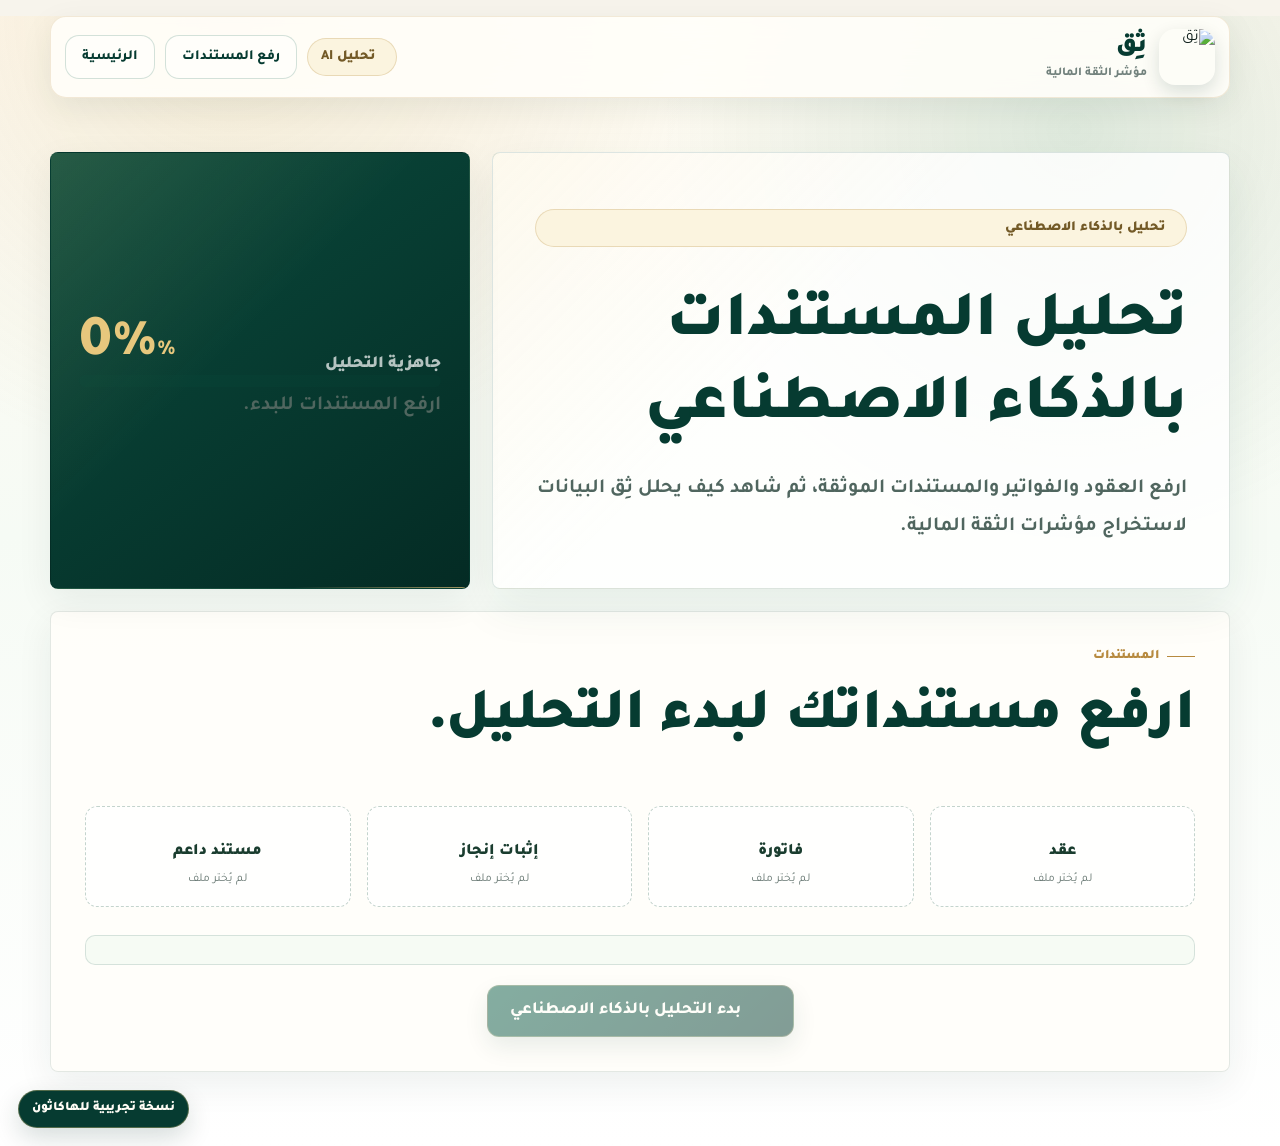
==== commit 1e4f24ad: "Save current Thiq AI demo work" ====
--- a/pages/ai-analysis.html
+++ b/pages/ai-analysis.html
@@ -162,11 +162,20 @@
           </label>
         </div>
 
+        <div
+          id="ai-file-status"
+          class="ai-file-status"
+          hidden
+          aria-live="polite"
+        ></div>
+
         <div class="ai-start-row">
           <button
             class="btn primary ai-start-btn"
             type="button"
             id="ai-start-btn"
+            disabled
+            title="يجب رفع عقد وفاتورة على الأقل للبدء"
           >
             <i class="ri-sparkling-2-line"></i>
             بدء التحليل بالذكاء الاصطناعي
@@ -295,6 +304,34 @@
         </ol>
       </section>
 
+      <!-- ── OCR Extraction panel ──────────────────────────── -->
+      <section
+        class="profile-section ai-ocr-section"
+        id="ai-ocr-section"
+        hidden
+        aria-live="polite"
+      >
+        <div class="section-heading compact-heading">
+          <span>الاستخراج</span>
+          <h2>البيانات المستخرجة من المستندات.</h2>
+        </div>
+        <div id="ai-ocr-groups" class="ai-ocr-groups"></div>
+      </section>
+
+      <!-- ── Matching panel ────────────────────────────────── -->
+      <section
+        class="profile-section ai-matching-section"
+        id="ai-matching-section"
+        hidden
+        aria-live="polite"
+      >
+        <div class="section-heading compact-heading">
+          <span>المطابقة</span>
+          <h2>مطابقة البيانات بين المستندات.</h2>
+        </div>
+        <ul id="ai-matching-list" class="ai-matching-list"></ul>
+      </section>
+
       <!-- ── Results section ────────────────────────────── -->
       <section
         class="profile-section ai-results-section"
@@ -309,19 +346,21 @@
         <div class="ai-results-grid">
           <div class="ai-result-card ai-result-card--score">
             <span>مؤشر ثِق</span>
-            <strong>87<small>/100</small></strong>
+            <strong id="ai-result-score-value">87<small>/100</small></strong>
           </div>
           <div class="ai-result-card">
             <span>مستوى الثقة</span>
-            <strong class="metric-high">مرتفع</strong>
+            <strong id="ai-result-trust-value" class="metric-high"
+              >مرتفع</strong
+            >
           </div>
           <div class="ai-result-card">
             <span>مستوى المخاطر</span>
-            <strong class="metric-low">منخفض</strong>
+            <strong id="ai-result-risk-value" class="metric-low">منخفض</strong>
           </div>
           <div class="ai-result-card">
             <span>التوصية التمويلية</span>
-            <strong class="metric-recommendation"
+            <strong id="ai-result-rec-value" class="metric-recommendation"
               >مناسب للدراسة المبدئية</strong
             >
           </div>
@@ -334,7 +373,7 @@
               <i class="ri-checkbox-circle-line"></i>
               <strong>نقاط القوة</strong>
             </div>
-            <ul>
+            <ul id="ai-strengths-list">
               <li>العقود واضحة البنود.</li>
               <li>الفواتير متوافقة مع العقود.</li>
               <li>المستندات تعكس نشاطاً اقتصادياً موثقاً.</li>
@@ -346,7 +385,7 @@
               <i class="ri-lightbulb-line"></i>
               <strong>فرص التحسين</strong>
             </div>
-            <ul>
+            <ul id="ai-improvements-list">
               <li>إضافة إثباتات دفع داعمة.</li>
               <li>رفع عقود إضافية لزيادة دقة المؤشر.</li>
               <li>توثيق المزيد من المستندات المرتبطة بالنشاط.</li>
@@ -360,7 +399,7 @@
             <i class="ri-sparkling-2-line"></i>
             <strong>التوصية النهائية للذكاء الاصطناعي</strong>
           </div>
-          <p>
+          <p id="ai-final-rec-text">
             يحقق الملف مستوى مرتفعاً من الشفافية والموثوقية المالية، ويوصى
             باستخدام مؤشر ثِق كعامل داعم عند اتخاذ القرار التمويلي، دون أن يكون
             بديلاً عن أدوات التقييم الائتماني التقليدية.
@@ -381,14 +420,71 @@
       </section>
     </main>
 
+    <!-- ══ Full-screen AI Explainability Overlay ══════════════════════ -->
+    <div
+      id="ai-overlay"
+      class="ai-overlay"
+      hidden
+      aria-modal="true"
+      role="dialog"
+      aria-label="تحليل الذكاء الاصطناعي"
+    >
+      <!-- glow lines -->
+      <div class="ai-overlay-glow ai-overlay-glow--1" aria-hidden="true"></div>
+      <div class="ai-overlay-glow ai-overlay-glow--2" aria-hidden="true"></div>
+
+      <div class="ai-overlay-shell">
+        <!-- brand badge -->
+        <div class="ai-overlay-brand">
+          <i class="ri-sparkling-2-line"></i>
+          <span>ثِق AI</span>
+        </div>
+
+        <!-- phase label -->
+        <p class="ai-phase-label" id="ai-phase-label">&nbsp;</p>
+
+        <!-- file list (phase 1 – reading files) -->
+        <ul class="ai-overlay-filelist" id="ai-overlay-filelist" hidden></ul>
+
+        <!-- extraction stream (phase 2 – OCR) -->
+        <div class="ai-overlay-stream" id="ai-overlay-stream" hidden>
+          <div class="ai-stream-title" id="ai-stream-title"></div>
+          <div class="ai-stream-rows" id="ai-stream-rows"></div>
+        </div>
+
+        <!-- check list (phase 3 – matching / risk / Islamic) -->
+        <ul class="ai-overlay-checks" id="ai-overlay-checks" hidden></ul>
+
+        <!-- score ring (phase 4 – trust index) -->
+        <div class="ai-overlay-score" id="ai-overlay-score" hidden>
+          <div class="ai-overlay-ring" id="ai-overlay-ring">
+            <strong id="ai-overlay-ring-value">0</strong>
+            <span>/ 100</span>
+          </div>
+          <p class="ai-overlay-score-label" id="ai-overlay-score-label">
+            مؤشر ثِق
+          </p>
+        </div>
+
+        <!-- success message (phase 5) -->
+        <div class="ai-overlay-success" id="ai-overlay-success" hidden>
+          <i class="ri-checkbox-circle-fill"></i>
+          <strong>تم إنشاء مؤشر ثِق بنجاح</strong>
+        </div>
+      </div>
+    </div>
+    <!-- ════════════════════════════════════════════════════════════════ -->
     <script src="../js/app.js"></script>
     <script>
-      // ── AI Analysis demo logic ─────────────────────────────────────────
+      // ── AI Analysis — Smart Demo Validation ───────────────────────────
       (function () {
+        "use strict";
         const AI_STORAGE_KEY = "thiq-ai-files";
-        const STEP_DELAY = 900; // ms between steps
-        const BAR_DURATION = 700; // ms for each bar to fill
-
+        const STEP_DELAY = 900;
+        const BAR_DURATION = 700;
+        const ALLOWED_EXTS = ["pdf", "jpg", "jpeg", "png"];
+
+        // ── DOM refs ────────────────────────────────────────────────────
         const startBtn = document.getElementById("ai-start-btn");
         const panel = document.getElementById("ai-processing-panel");
         const results = document.getElementById("ai-results-section");
@@ -397,8 +493,20 @@
         const readValue = document.getElementById("ai-readiness-value");
         const readBar = document.getElementById("ai-readiness-bar");
         const readHint = document.getElementById("ai-readiness-hint");
-
-        // ── Restore saved file names ──────────────────────────────────
+        const fileStatus = document.getElementById("ai-file-status");
+        const resScore = document.getElementById("ai-result-score-value");
+        const resTrust = document.getElementById("ai-result-trust-value");
+        const resRisk = document.getElementById("ai-result-risk-value");
+        const resRec = document.getElementById("ai-result-rec-value");
+        const strengthsEl = document.getElementById("ai-strengths-list");
+        const improveEl = document.getElementById("ai-improvements-list");
+        const finalRecEl = document.getElementById("ai-final-rec-text");
+        const ocrSection = document.getElementById("ai-ocr-section");
+        const ocrGroups = document.getElementById("ai-ocr-groups");
+        const matchSection = document.getElementById("ai-matching-section");
+        const matchingList = document.getElementById("ai-matching-list");
+
+        // ── Saved file state ────────────────────────────────────────────
         const savedFiles = (() => {
           try {
             return JSON.parse(localStorage.getItem(AI_STORAGE_KEY) || "{}");
@@ -407,12 +515,143 @@
           }
         })();
 
-        const updateReadiness = () => {
-          const total = fileInputs.length;
-          const filled = Object.values(savedFiles).filter(Boolean).length;
-          const pct = Math.round((filled / total) * 100);
+        // ── Labels & required keys ───────────────────────────────────────
+        const FILE_LABELS = {
+          contract: "عقد",
+          invoice: "فاتورة",
+          achievement: "إثبات إنجاز",
+          support: "مستند داعم",
+        };
+        const REQUIRED = ["contract", "invoice"];
+
+        // ── Score configs (first match wins, most files first) ───────────
+        const CONFIGS = [
+          {
+            condition: (f) =>
+              f.contract && f.invoice && f.achievement && f.support,
+            completion: 100,
+            stepTargets: [100, 96, 92, 88, 91, 0, 94, 87],
+            trust: "مرتفع",
+            trustCls: "metric-high",
+            risk: "منخفض",
+            riskCls: "metric-low",
+            rec: "مناسب للدراسة المبدئية",
+            recCls: "metric-recommendation",
+            strengths: [
+              "العقود واضحة البنود.",
+              "الفواتير متوافقة مع العقود.",
+              "المستندات تعكس نشاطاً اقتصادياً موثقاً.",
+              "يوجد توافق جيد مع مبادئ المالية الإسلامية.",
+            ],
+            improve: [
+              "رفع عقود إضافية لزيادة دقة المؤشر.",
+              "توثيق المزيد من المستندات المرتبطة بالنشاط.",
+            ],
+            finalRec:
+              "يحقق الملف مستوى مرتفعاً من الشفافية والموثوقية المالية، ويوصى باستخدام مؤشر ثِق كعامل داعم عند اتخاذ القرار التمويلي، دون أن يكون بديلاً عن أدوات التقييم الائتماني التقليدية.",
+          },
+          {
+            condition: (f) => f.contract && f.invoice && f.achievement,
+            completion: 75,
+            stepTargets: [100, 88, 91, 87, 88, 0, 90, 81],
+            trust: "جيد",
+            trustCls: "metric-high",
+            risk: "منخفضة نسبياً",
+            riskCls: "metric-low",
+            rec: "مناسب للدراسة الأولية",
+            recCls: "metric-recommendation",
+            strengths: [
+              "العقد واضح البنود.",
+              "الفاتورة متوافقة مع العقد.",
+              "إثبات الإنجاز يعكس نشاطاً موثقاً.",
+            ],
+            improve: [
+              "إضافة مستند داعم لرفع نسبة الاكتمال إلى 100%.",
+              "رفع عقود إضافية لزيادة دقة المؤشر.",
+            ],
+            finalRec:
+              "يُظهر الملف مستوى جيداً من الموثوقية. إضافة مستند داعم واحد إضافي سيرفع مؤشر ثِق إلى المستوى الأعلى.",
+          },
+          {
+            condition: (f) => f.contract && f.invoice,
+            completion: 50,
+            stepTargets: [100, 78, 88, 82, 80, 0, 85, 72],
+            trust: "مقبول",
+            trustCls: "",
+            risk: "معتدلة",
+            riskCls: "",
+            rec: "مناسب للمراجعة الأولية",
+            recCls: "metric-recommendation",
+            strengths: ["العقد واضح البنود.", "الفاتورة متوافقة مع العقد."],
+            improve: [
+              "رفع إثبات إنجاز لدعم صحة النشاط.",
+              "إضافة مستند داعم لزيادة اكتمال الملف.",
+              "توثيق مزيد من المستندات المرتبطة بالنشاط.",
+            ],
+            finalRec:
+              "يظهر الملف توافقاً أساسياً بين العقد والفاتورة. إضافة إثباتات إنجاز ومستندات داعمة سترفع مؤشر الثقة بشكل ملحوظ.",
+          },
+          {
+            condition: (f) => f.contract,
+            completion: 25,
+            stepTargets: [100, 60, 82, 0, 65, 0, 78, 58],
+            trust: "متوسط",
+            trustCls: "",
+            risk: "متوسطة",
+            riskCls: "",
+            rec: "يحتاج مراجعة إضافية",
+            recCls: "",
+            strengths: ["العقد يحتوي على بنود أساسية واضحة."],
+            improve: [
+              "رفع فاتورة مرتبطة بالعقد.",
+              "رفع إثبات إنجاز لزيادة المصداقية.",
+              "إضافة مستندات داعمة لرفع دقة المؤشر.",
+            ],
+            finalRec:
+              "يحتوي الملف على عقد لكنه يفتقر إلى مستندات داعمة كافية. يُنصح برفع فاتورة على الأقل قبل مشاركة الملف مع الجهات التمويلية.",
+          },
+        ];
+
+        const getConfig = () =>
+          CONFIGS.find((c) => c.condition(savedFiles)) || null;
+        const canAnalyze = () => REQUIRED.every((k) => Boolean(savedFiles[k]));
+        const isAllowed = (name) =>
+          ALLOWED_EXTS.includes(name.split(".").pop().toLowerCase());
+
+        // ── File status panel ────────────────────────────────────────────
+        const updateFileStatus = () => {
+          if (!fileStatus) return;
+          const keys = Object.keys(FILE_LABELS);
+          const hasAny = keys.some((k) => savedFiles[k]);
+          if (!hasAny) {
+            fileStatus.hidden = true;
+            return;
+          }
+          fileStatus.hidden = false;
+          fileStatus.innerHTML = keys
+            .map((k) => {
+              const ok = Boolean(savedFiles[k]);
+              const cls = ok
+                ? "ai-file-status-item--ok"
+                : "ai-file-status-item--warn";
+              const icon = ok ? "✓" : "⚠";
+              const label = ok
+                ? `تم اكتشاف ${FILE_LABELS[k]}`
+                : `لم يتم رفع ${FILE_LABELS[k]}`;
+              return `<span class="ai-file-status-item ${cls}"><b>${icon}</b> ${label}</span>`;
+            })
+            .join("");
+        };
+
+        // ── Readiness card + button gate ─────────────────────────────────
+        const updateUI = () => {
+          const cfg = getConfig();
+          const pct = cfg ? cfg.completion : 0;
           if (readValue) readValue.textContent = pct + "%";
           if (readBar) readBar.style.width = pct + "%";
+
+          const filled = Object.values(savedFiles).filter(Boolean).length;
+          const total = fileInputs.length;
           if (readHint) {
             readHint.textContent =
               filled === 0
@@ -421,35 +660,491 @@
                   ? `تم رفع ${filled} من ${total} مستندات. أضف المزيد لرفع الدقة.`
                   : "جميع المستندات جاهزة. ابدأ التحليل.";
           }
-        };
+          updateFileStatus();
+          if (startBtn) {
+            const ok = canAnalyze();
+            startBtn.disabled = !ok;
+            startBtn.title = ok ? "" : "يجب رفع عقد وفاتورة على الأقل للبدء";
+          }
+        };
+
+        // ── Storage key for rich metadata ────────────────────────────────
+        const AI_META_KEY = "thiq-ai-file-meta";
+        const savedMeta = (() => {
+          try {
+            return JSON.parse(localStorage.getItem(AI_META_KEY) || "{}");
+          } catch (e) {
+            return {};
+          }
+        })();
+
+        // Helper: persist both stores
+        const persistFile = (key, file) => {
+          savedFiles[key] = file.name;
+          savedMeta[key] = {
+            name: file.name,
+            type: file.type || "unknown",
+            size: file.size,
+            category: FILE_LABELS[key] || key,
+          };
+          try {
+            localStorage.setItem(AI_STORAGE_KEY, JSON.stringify(savedFiles));
+          } catch (e) {}
+          try {
+            localStorage.setItem(AI_META_KEY, JSON.stringify(savedMeta));
+          } catch (e) {}
+        };
+
+        // Helper: apply visual state to a single upload card
+        const applyCardState = (key) => {
+          const input = document.querySelector(`[data-ai-upload="${key}"]`);
+          const nameEl = document.querySelector(`[data-ai-file-name="${key}"]`);
+          const card = input ? input.closest(".ai-upload-card") : null;
+          if (!input || !nameEl) return;
+
+          const fileName = savedFiles[key];
+          if (fileName) {
+            nameEl.textContent = fileName;
+            nameEl.title = fileName;
+            if (card) card.classList.add("ai-upload-card--selected");
+          } else {
+            nameEl.textContent = "لم يُختر ملف";
+            nameEl.title = "";
+            if (card) card.classList.remove("ai-upload-card--selected");
+          }
+        };
+
+        // ── Wire file inputs ─────────────────────────────────────────────
+        // Restore persisted state first
+        Object.keys(FILE_LABELS).forEach((key) => applyCardState(key));
 
         fileInputs.forEach((input) => {
-          const key = input.dataset.aiUpload;
-          const nameEl = document.querySelector(`[data-ai-file-name="${key}"]`);
-          const card = input.closest(".ai-upload-card");
-
-          // Restore from localStorage
-          if (savedFiles[key] && nameEl) {
-            nameEl.textContent = savedFiles[key];
-            card?.classList.add("ai-upload-card--selected");
-          }
-
-          input.addEventListener("change", () => {
-            const file = input.files && input.files[0];
+          input.addEventListener("change", function () {
+            const file = this.files && this.files[0];
             if (!file) return;
-            savedFiles[key] = file.name;
-            try {
-              localStorage.setItem(AI_STORAGE_KEY, JSON.stringify(savedFiles));
-            } catch {}
-            if (nameEl) nameEl.textContent = file.name;
-            card?.classList.add("ai-upload-card--selected");
-            updateReadiness();
+            if (!isAllowed(file.name)) {
+              alert("نوع الملف غير مدعوم. المسموح به: PDF, JPG, JPEG, PNG");
+              this.value = "";
+              return;
+            }
+            const key = this.dataset.aiUpload;
+            persistFile(key, file);
+            applyCardState(key);
+            updateUI();
           });
         });
 
-        updateReadiness();
-
-        // ── Animate a single step bar ─────────────────────────────────
+        updateUI();
+
+        // ── Apply config to result DOM ────────────────────────────────────
+        const applyConfig = (cfg) => {
+          const score = cfg.stepTargets[7];
+          if (resScore) resScore.innerHTML = `${score}<small>/100</small>`;
+          if (resTrust) {
+            resTrust.textContent = cfg.trust;
+            resTrust.className = cfg.trustCls;
+          }
+          if (resRisk) {
+            resRisk.textContent = cfg.risk;
+            resRisk.className = cfg.riskCls;
+          }
+          if (resRec) {
+            resRec.textContent = cfg.rec;
+            resRec.className = cfg.recCls;
+          }
+          if (strengthsEl)
+            strengthsEl.innerHTML = cfg.strengths
+              .map((s) => `<li>${s}</li>`)
+              .join("");
+          if (improveEl)
+            improveEl.innerHTML = cfg.improve
+              .map((s) => `<li>${s}</li>`)
+              .join("");
+          if (finalRecEl) finalRecEl.textContent = cfg.finalRec;
+
+          // Update step bar targets dynamically
+          const bars = document.querySelectorAll(".ai-step-bar");
+          bars.forEach((bar, i) => {
+            if (i < cfg.stepTargets.length)
+              bar.dataset.target = String(cfg.stepTargets[i]);
+          });
+          // Invoice bar (index 3): show label text when target is 0
+          if (bars[3]) {
+            if (cfg.stepTargets[3] === 0) bars[3].dataset.text = "لم يُرفع";
+            else delete bars[3].dataset.text;
+          }
+        };
+
+        // ── Overlay DOM refs ─────────────────────────────────────────────
+        const overlay = document.getElementById("ai-overlay");
+        const phaseLabel = document.getElementById("ai-phase-label");
+        const overlayFiles = document.getElementById("ai-overlay-filelist");
+        const streamEl = document.getElementById("ai-overlay-stream");
+        const streamTitle = document.getElementById("ai-stream-title");
+        const streamRows = document.getElementById("ai-stream-rows");
+        const checksEl = document.getElementById("ai-overlay-checks");
+        const scoreBox = document.getElementById("ai-overlay-score");
+        const ringEl = document.getElementById("ai-overlay-ring");
+        const ringValue = document.getElementById("ai-overlay-ring-value");
+        const successEl = document.getElementById("ai-overlay-success");
+
+        // ── Overlay helpers ──────────────────────────────────────────────
+        const delay = (ms) => new Promise((r) => setTimeout(r, ms));
+
+        const setPhase = (text) => {
+          if (!phaseLabel) return;
+          phaseLabel.style.opacity = "0";
+          setTimeout(() => {
+            phaseLabel.textContent = text;
+            phaseLabel.style.opacity = "1";
+          }, 200);
+        };
+
+        const hideAllPanels = () => {
+          if (overlayFiles) overlayFiles.hidden = true;
+          if (streamEl) streamEl.hidden = true;
+          if (checksEl) checksEl.hidden = true;
+          if (scoreBox) scoreBox.hidden = true;
+          if (successEl) successEl.hidden = true;
+        };
+
+        // Append an item to a <ul> with a fade-in delay
+        const appendLi = (ul, html, cls, delayMs) =>
+          new Promise((res) => {
+            setTimeout(() => {
+              const li = document.createElement("li");
+              if (cls) li.className = cls;
+              li.innerHTML = html;
+              ul.appendChild(li);
+              requestAnimationFrame(() => li.classList.add("ov-item--in"));
+              res();
+            }, delayMs);
+          });
+
+        // Append a stream row (label | value ✓)
+        const appendRow = (label, value, delayMs) =>
+          new Promise((res) => {
+            setTimeout(() => {
+              const row = document.createElement("div");
+              row.className = "ai-stream-row";
+              row.innerHTML =
+                `<span class="sr-label">${label}</span>` +
+                `<span class="sr-value">${value}</span>` +
+                `<span class="sr-check">✓</span>`;
+              streamRows.appendChild(row);
+              requestAnimationFrame(() => row.classList.add("sr-row--in"));
+              res();
+            }, delayMs);
+          });
+
+        // Animate the score ring counter
+        const animateRing = (target, duration) =>
+          new Promise((res) => {
+            const start = performance.now();
+            const tick = (now) => {
+              const p = Math.min((now - start) / duration, 1);
+              const eased = 1 - Math.pow(1 - p, 3);
+              const val = Math.round(target * eased);
+              if (ringValue) ringValue.textContent = String(val);
+              if (ringEl) {
+                const deg = (val / 100) * 360;
+                ringEl.style.setProperty("--ring-deg", deg + "deg");
+              }
+              if (p < 1) requestAnimationFrame(tick);
+              else res();
+            };
+            requestAnimationFrame(tick);
+          });
+
+        // ── Main overlay sequence ────────────────────────────────────────
+        const runOverlay = async (files, score) => {
+          overlay.hidden = false;
+          document.body.style.overflow = "hidden";
+          hideAllPanels();
+
+          // ─ Phase 0: Init engine
+          setPhase("تهيئة محرك الذكاء الاصطناعي...");
+          await delay(1400);
+
+          // ─ Phase 1: Reading files
+          setPhase("قراءة المستندات...");
+          overlayFiles.hidden = false;
+          overlayFiles.innerHTML = "";
+          const fileKeys = Object.keys(FILE_LABELS);
+          const uploadedKeys = fileKeys.filter((k) => files[k]);
+          for (let i = 0; i < uploadedKeys.length; i++) {
+            const k = uploadedKeys[i];
+            const name = files[k];
+            await appendLi(
+              overlayFiles,
+              `<i class="ri-check-line"></i><span>${name}</span>`,
+              "ov-file-item",
+              i * 350,
+            );
+          }
+          await delay(uploadedKeys.length * 350 + 600);
+
+          // ─ Phase 2a: Contract OCR
+          if (files.contract) {
+            setPhase("استخراج بيانات العقد...");
+            hideAllPanels();
+            streamEl.hidden = false;
+            streamTitle.textContent = "تم استخراج من العقد:";
+            streamRows.innerHTML = "";
+            const contractFields = [
+              ["اسم المستفيد", "نواف الحربي"],
+              ["الجهة", "مؤسسة مدار التقنية"],
+              ["قيمة العقد", "85,000 ريال"],
+              ["مدة العقد", "6 أشهر"],
+              ["رقم العقد", "CT-2026-0045"],
+            ];
+            for (let i = 0; i < contractFields.length; i++) {
+              await appendRow(
+                contractFields[i][0],
+                contractFields[i][1],
+                i * 280,
+              );
+            }
+            await delay(contractFields.length * 280 + 500);
+          }
+
+          // ─ Phase 2b: Invoice OCR
+          if (files.invoice) {
+            setPhase("قراءة الفاتورة...");
+            hideAllPanels();
+            streamEl.hidden = false;
+            streamTitle.textContent = "تم استخراج من الفاتورة:";
+            streamRows.innerHTML = "";
+            const invoiceFields = [
+              ["رقم الفاتورة", "INV-2026-018"],
+              ["الإجمالي", "97,750 ريال"],
+              ["الرقم الضريبي", "300-123-456-0001"],
+            ];
+            for (let i = 0; i < invoiceFields.length; i++) {
+              await appendRow(
+                invoiceFields[i][0],
+                invoiceFields[i][1],
+                i * 280,
+              );
+            }
+            await delay(invoiceFields.length * 280 + 500);
+          }
+
+          // ─ Phase 3: Data matching
+          setPhase("مطابقة البيانات...");
+          hideAllPanels();
+          checksEl.hidden = false;
+          checksEl.innerHTML = "";
+          const matchChecks = [
+            "قيمة العقد مطابقة",
+            "الفاتورة مرتبطة بالعقد",
+            "لا يوجد اختلاف بالمبالغ",
+            "تواريخ المستندات منطقية",
+          ];
+          for (let i = 0; i < matchChecks.length; i++) {
+            await appendLi(
+              checksEl,
+              `<i class="ri-checkbox-circle-fill"></i><span>${matchChecks[i]}</span>`,
+              "ov-check-item",
+              i * 380,
+            );
+          }
+          await delay(matchChecks.length * 380 + 400);
+
+          // ─ Phase 4: Risk analysis
+          setPhase("تحليل المخاطر...");
+          hideAllPanels();
+          streamEl.hidden = false;
+          streamTitle.textContent = "مستويات المخاطر:";
+          streamRows.innerHTML = "";
+          const riskFields = [
+            ["مخاطر التلاعب", "منخفضة"],
+            ["مخاطر عدم الاكتمال", "منخفضة"],
+            ["مخاطر التعارض", "منخفضة"],
+          ];
+          for (let i = 0; i < riskFields.length; i++) {
+            await appendRow(riskFields[i][0], riskFields[i][1], i * 280);
+          }
+          await delay(riskFields.length * 280 + 400);
+
+          // ─ Phase 5: Islamic finance
+          setPhase("تحليل المالية الإسلامية...");
+          hideAllPanels();
+          checksEl.hidden = false;
+          checksEl.innerHTML = "";
+          const islamicChecks = [
+            "وضوح البنود",
+            "حفظ الحقوق",
+            "تقليل الغرر",
+            "شفافية التعاملات",
+          ];
+          for (let i = 0; i < islamicChecks.length; i++) {
+            await appendLi(
+              checksEl,
+              `<i class="ri-mosque-line"></i><span>${islamicChecks[i]}</span>`,
+              "ov-check-item ov-check-item--islamic",
+              i * 350,
+            );
+          }
+          await delay(islamicChecks.length * 350 + 500);
+
+          // ─ Phase 6: Generating score
+          setPhase("إنشاء مؤشر الثقة...");
+          hideAllPanels();
+          scoreBox.hidden = false;
+          if (ringValue) ringValue.textContent = "0";
+          if (ringEl) ringEl.style.setProperty("--ring-deg", "0deg");
+          await delay(300);
+          await animateRing(score, 1600);
+          await delay(600);
+
+          // ─ Phase 7: Success
+          setPhase("تم إنشاء مؤشر ثِق بنجاح");
+          hideAllPanels();
+          successEl.hidden = false;
+          await delay(1800);
+
+          // ─ Close overlay, continue with normal flow
+          overlay.classList.add("ai-overlay--out");
+          document.body.style.overflow = "";
+          await delay(600);
+          overlay.hidden = true;
+          overlay.classList.remove("ai-overlay--out");
+        };
+
+        // ── OCR field data per file type ──────────────────────────────
+        const OCR_DATA = {
+          contract: {
+            icon: "ri-contract-line",
+            label: "العقد",
+            fields: [
+              { label: "اسم الطرف المستفيد", value: "نواف" },
+              { label: "الجهة المتعاقدة", value: "مؤسسة مدار التقنية" },
+              { label: "قيمة العقد", value: "85,000 ريال" },
+              { label: "مدة العقد", value: "6 أشهر" },
+              { label: "عدد البنود", value: "14 بند" },
+            ],
+          },
+          invoice: {
+            icon: "ri-bill-line",
+            label: "الفاتورة",
+            fields: [
+              { label: "رقم الفاتورة", value: "INV-2026-018" },
+              { label: "مبلغ الفاتورة", value: "85,000 ريال" },
+              { label: "ضريبة القيمة المضافة", value: "12,750 ريال" },
+              { label: "الإجمالي", value: "97,750 ريال" },
+            ],
+          },
+          achievement: {
+            icon: "ri-award-line",
+            label: "إثبات الإنجاز",
+            fields: [
+              { label: "حالة الإنجاز", value: "مكتمل" },
+              { label: "تاريخ الاعتماد", value: "15 يونيو 2026" },
+              {
+                label: "ملاحظات",
+                value: "تم اعتماد الأعمال دون ملاحظات جوهرية",
+              },
+            ],
+          },
+          support: {
+            icon: "ri-folder-shield-2-line",
+            label: "المستند الداعم",
+            fields: [
+              { label: "نوع المستند", value: "إشعار تحويل بنكي" },
+              { label: "حالة المطابقة", value: "متوافق مع العقد والفاتورة" },
+              { label: "مؤشرات التلاعب", value: "لا توجد مؤشرات عالية" },
+            ],
+          },
+        };
+
+        const MATCHING_CHECKS = [
+          {
+            check: (f) => f.contract && f.invoice,
+            text: "قيمة العقد متوافقة مع الفاتورة",
+          },
+          {
+            check: (f) => f.contract && f.invoice,
+            text: "الفاتورة مرتبطة بالعقد",
+          },
+          {
+            check: (f) => f.achievement,
+            text: "إثبات الإنجاز يدعم اكتمال الخدمة",
+          },
+          {
+            check: (f) => f.support,
+            text: "المستند الداعم يعزز موثوقية الملف",
+          },
+        ];
+
+        // ── Build & animate OCR extraction panel ──────────────────────────
+        const buildAndShowOCR = (files) => {
+          if (!ocrSection || !ocrGroups) return Promise.resolve();
+          ocrGroups.innerHTML = "";
+          const FIELD_DELAY = 160;
+          const allFieldEls = [];
+
+          Object.keys(OCR_DATA).forEach((key) => {
+            const data = OCR_DATA[key];
+            const groupEl = document.createElement("div");
+            groupEl.className = "ai-ocr-group";
+            groupEl.innerHTML = `<div class="ai-ocr-group-head"><i class="${data.icon}"></i><strong>${data.label}</strong></div>`;
+
+            if (files[key]) {
+              data.fields.forEach((field) => {
+                const fieldEl = document.createElement("div");
+                fieldEl.className = "ai-ocr-field";
+                fieldEl.innerHTML =
+                  `<span class="ocr-field-label">${field.label}</span>` +
+                  `<span class="ocr-field-value">${field.value}</span>`;
+                groupEl.appendChild(fieldEl);
+                allFieldEls.push(fieldEl);
+              });
+            } else {
+              const missingEl = document.createElement("div");
+              missingEl.className = "ai-ocr-missing";
+              missingEl.textContent =
+                "لم يتم رفع هذا المستند، لذلك لم يتم تضمينه في التحليل.";
+              groupEl.appendChild(missingEl);
+            }
+            ocrGroups.appendChild(groupEl);
+          });
+
+          ocrSection.hidden = false;
+          ocrSection.scrollIntoView({ behavior: "smooth", block: "start" });
+
+          return new Promise((resolve) => {
+            if (allFieldEls.length === 0) {
+              resolve();
+              return;
+            }
+            allFieldEls.forEach((el, i) => {
+              setTimeout(() => {
+                el.classList.add("ai-ocr-field--visible");
+                if (i === allFieldEls.length - 1) setTimeout(resolve, 300);
+              }, i * FIELD_DELAY);
+            });
+          });
+        };
+
+        // ── Show matching checks ──────────────────────────────────────────
+        const showMatching = (files) => {
+          if (!matchSection || !matchingList) return;
+          const checks = MATCHING_CHECKS.filter((c) => c.check(files));
+          if (!checks.length) {
+            matchSection.hidden = true;
+            return;
+          }
+          matchingList.innerHTML = checks
+            .map(
+              (c) =>
+                `<li class="ai-matching-item ai-matching-item--ok"><span class="ai-match-icon">✓</span>${c.text}</li>`,
+            )
+            .join("");
+          matchSection.hidden = false;
+        };
+
+        // ── Animate a single step bar ────────────────────────────────────
         const animateBar = (step, onDone) => {
           const bar = step.querySelector(".ai-step-bar");
           const pctEl = step.querySelector(".ai-step-pct");
@@ -461,12 +1156,11 @@
           const target = Number(bar.dataset.target || "0");
           const text = bar.dataset.text || null;
           const isFinal = step.classList.contains("ai-step--final");
-          const isTamper = target === 0 && text;
 
           step.classList.add("ai-step--active");
 
-          if (isTamper) {
-            // Special: no numeric bar, just show green with text
+          // Tamper-style: target=0 with a text label (used for tampering & missing invoice)
+          if (target === 0 && text) {
             setTimeout(() => {
               bar.style.width = "100%";
               bar.classList.add("ai-step-bar--safe");
@@ -479,19 +1173,14 @@
 
           const start = performance.now();
           const tick = (now) => {
-            const elapsed = now - start;
-            const progress = Math.min(elapsed / BAR_DURATION, 1);
+            const progress = Math.min((now - start) / BAR_DURATION, 1);
             const eased = 1 - Math.pow(1 - progress, 3);
             const current = Math.round(target * eased);
-
             bar.style.width = `${current}%`;
-            if (pctEl) {
+            if (pctEl)
               pctEl.textContent = isFinal ? `${current}/100` : `${current}%`;
-            }
-
-            if (progress < 1) {
-              requestAnimationFrame(tick);
-            } else {
+            if (progress < 1) requestAnimationFrame(tick);
+            else {
               step.classList.add("ai-step--done");
               if (onDone) onDone();
             }
@@ -499,15 +1188,28 @@
           requestAnimationFrame(tick);
         };
 
-        // ── Run all steps sequentially ────────────────────────────────
+        // ── Run all steps sequentially ───────────────────────────────────
         const runSteps = () => {
           let i = 0;
           const next = () => {
             if (i >= steps.length) {
-              // All done — show results then scroll to them
+              // Steps done → OCR panel → matching → results
               setTimeout(() => {
-                results.hidden = false;
-                results.scrollIntoView({ behavior: "smooth", block: "start" });
+                buildAndShowOCR(savedFiles).then(() => {
+                  showMatching(savedFiles);
+                  setTimeout(() => {
+                    results.hidden = false;
+                    results.scrollIntoView({
+                      behavior: "smooth",
+                      block: "start",
+                    });
+                    if (startBtn) {
+                      startBtn.disabled = false;
+                      startBtn.innerHTML =
+                        '<i class="ri-sparkling-2-line"></i> بدء التحليل بالذكاء الاصطناعي';
+                    }
+                  }, 600);
+                });
               }, 400);
               return;
             }
@@ -517,33 +1219,47 @@
           next();
         };
 
-        // ── Start button ──────────────────────────────────────────────
+        // ── Start button ─────────────────────────────────────────────────
         startBtn?.addEventListener("click", () => {
+          const cfg = getConfig();
+          if (!cfg || !canAnalyze()) return;
+
+          applyConfig(cfg);
+          const score = cfg.stepTargets[7];
+
           startBtn.disabled = true;
           startBtn.innerHTML =
             '<i class="ri-loader-4-line ri-spin"></i> جارٍ التحليل…';
 
-          panel.hidden = false;
-          results.hidden = true;
-
-          // Scroll to processing panel immediately
-          panel.scrollIntoView({ behavior: "smooth", block: "start" });
-
-          // Reset steps
-          steps.forEach((step) => {
-            const bar = step.querySelector(".ai-step-bar");
-            const pctEl = step.querySelector(".ai-step-pct");
-            step.classList.remove("ai-step--active", "ai-step--done");
-            if (bar) bar.style.width = "0%";
-            if (pctEl && !pctEl.classList.contains("ai-step-pct--text"))
-              pctEl.textContent = "0%";
-            if (step.classList.contains("ai-step--final") && pctEl)
-              pctEl.textContent = "0/100";
+          // Run full-screen overlay first, then the page detail flow
+          runOverlay(savedFiles, score).then(() => {
+            panel.hidden = false;
+            results.hidden = true;
+            if (ocrSection) ocrSection.hidden = true;
+            if (matchSection) matchSection.hidden = true;
+            panel.scrollIntoView({ behavior: "smooth", block: "start" });
+
+            // Reset step visuals
+            steps.forEach((step) => {
+              const bar = step.querySelector(".ai-step-bar");
+              const pctEl = step.querySelector(".ai-step-pct");
+              step.classList.remove("ai-step--active", "ai-step--done");
+              if (bar) {
+                bar.style.width = "0%";
+                bar.classList.remove("ai-step-bar--safe");
+              }
+              if (pctEl) {
+                if (pctEl.classList.contains("ai-step-pct--text"))
+                  pctEl.textContent = "—";
+                else if (step.classList.contains("ai-step--final"))
+                  pctEl.textContent = "0/100";
+                else pctEl.textContent = "0%";
+              }
+            });
+
+            setTimeout(runSteps, 500);
           });
-
-          // Delay animation start until scroll lands
-          setTimeout(runSteps, 500);
-        });
+        }); // end startBtn click handler
       })();
     </script>
   </body>
--- a/CSS/style.css
+++ b/CSS/style.css
@@ -1400,8 +1400,169 @@
   gap: 10px;
 }
 
-/* Processing panel steps */
-.ai-steps-list {
+.ai-start-btn:disabled {
+  opacity: 0.5;
+  cursor: not-allowed;
+}
+
+/* ── File status panel ──────────────────────────────────── */
+.ai-file-status {
+  display: flex;
+  flex-wrap: wrap;
+  gap: 10px;
+  margin-bottom: 20px;
+  padding: 14px 18px;
+  background: rgba(245, 251, 244, 0.9);
+  border: 1px solid rgba(20, 83, 63, 0.14);
+  border-radius: 10px;
+}
+
+.ai-file-status-item {
+  display: inline-flex;
+  align-items: center;
+  gap: 6px;
+  padding: 5px 12px;
+  border-radius: 20px;
+  font-size: 13.5px;
+  font-weight: 700;
+  border: 1px solid transparent;
+}
+
+.ai-file-status-item--ok {
+  background: rgba(20, 83, 63, 0.08);
+  border-color: rgba(20, 83, 63, 0.2);
+  color: #1a5c3a;
+}
+
+.ai-file-status-item--ok b {
+  color: var(--green);
+}
+
+.ai-file-status-item--warn {
+  background: rgba(240, 200, 80, 0.1);
+  border-color: rgba(180, 130, 20, 0.25);
+  color: #7a5a10;
+}
+
+.ai-file-status-item--warn b {
+  color: #c07010;
+}
+
+/* ── OCR Extraction section ─────────────────────────── */
+.ai-ocr-groups {
+  display: grid;
+  grid-template-columns: repeat(auto-fit, minmax(230px, 1fr));
+  gap: 16px;
+}
+
+.ai-ocr-group {
+  padding: 18px 20px;
+  background: rgba(255, 255, 255, 0.84);
+  border: 1px solid rgba(20, 83, 63, 0.14);
+  border-radius: 10px;
+}
+
+.ai-ocr-group-head {
+  display: flex;
+  align-items: center;
+  gap: 8px;
+  margin-bottom: 12px;
+  padding-bottom: 10px;
+  border-bottom: 1px solid rgba(20, 83, 63, 0.1);
+}
+
+.ai-ocr-group-head i {
+  font-size: 20px;
+  color: var(--green);
+  flex-shrink: 0;
+}
+
+.ai-ocr-group-head strong {
+  font-size: 15px;
+  font-weight: 900;
+  color: #1a3d2f;
+}
+
+.ai-ocr-field {
+  display: flex;
+  justify-content: space-between;
+  align-items: flex-start;
+  gap: 10px;
+  padding: 7px 0;
+  border-bottom: 1px solid rgba(20, 83, 63, 0.06);
+  opacity: 0;
+  transform: translateY(6px);
+  transition: opacity 0.35s ease, transform 0.35s ease;
+}
+
+.ai-ocr-field:last-child {
+  border-bottom: none;
+}
+
+.ai-ocr-field--visible {
+  opacity: 1;
+  transform: translateY(0);
+}
+
+.ocr-field-label {
+  font-size: 12.5px;
+  color: var(--muted);
+  font-weight: 700;
+  flex-shrink: 0;
+}
+
+.ocr-field-value {
+  font-size: 13.5px;
+  font-weight: 900;
+  color: #1a3d2f;
+  text-align: left;
+}
+
+.ai-ocr-missing {
+  font-size: 13px;
+  color: #9a7a10;
+  font-style: italic;
+  padding: 8px 0;
+  line-height: 1.75;
+}
+
+/* ── Matching section ───────────────────────────────── */
+.ai-matching-list {
+  list-style: none;
+  margin: 0;
+  padding: 0;
+  display: grid;
+  gap: 10px;
+}
+
+.ai-matching-item {
+  display: flex;
+  align-items: center;
+  gap: 10px;
+  padding: 13px 16px;
+  border-radius: 8px;
+  font-size: 15px;
+  font-weight: 800;
+  color: #1a3d2f;
+  background: rgba(242, 252, 244, 0.9);
+  border: 1px solid rgba(20, 83, 63, 0.18);
+}
+
+.ai-match-icon {
+  color: var(--green);
+  font-size: 18px;
+  font-weight: 900;
+  flex-shrink: 0;
+  line-height: 1;
+}
+
+@media (max-width: 600px) {
+  .ai-ocr-groups {
+    grid-template-columns: 1fr;
+  }
+}
+
+
   list-style: none;
   margin: 0;
   padding: 0;
@@ -1655,7 +1816,359 @@
   }
 }
 
-.sharing-section {
+/* ══════════════════════════════════════════════════════════
+   Full-screen AI Explainability Overlay
+   ══════════════════════════════════════════════════════════ */
+
+.ai-overlay {
+  position: fixed;
+  inset: 0;
+  z-index: 9999;
+  display: flex;
+  align-items: center;
+  justify-content: center;
+  background:
+    radial-gradient(ellipse at 30% 20%, rgba(20, 100, 70, 0.35) 0%, transparent 60%),
+    radial-gradient(ellipse at 75% 80%, rgba(15, 60, 45, 0.4) 0%, transparent 55%),
+    linear-gradient(160deg, #071a13 0%, #0d2a1f 50%, #071a13 100%);
+  overflow: hidden;
+  direction: rtl;
+  font-family: 'Tajawal', sans-serif;
+  transition: opacity 0.5s ease;
+}
+
+.ai-overlay[hidden] { display: none; }
+
+.ai-overlay--out {
+  opacity: 0;
+  pointer-events: none;
+}
+
+/* Glow lines */
+.ai-overlay-glow {
+  position: absolute;
+  border-radius: 50%;
+  filter: blur(80px);
+  pointer-events: none;
+}
+
+.ai-overlay-glow--1 {
+  width: 500px;
+  height: 500px;
+  background: radial-gradient(circle, rgba(30, 180, 100, 0.18), transparent 70%);
+  top: -100px;
+  right: -100px;
+  animation: ov-pulse 4s ease-in-out infinite alternate;
+}
+
+.ai-overlay-glow--2 {
+  width: 400px;
+  height: 400px;
+  background: radial-gradient(circle, rgba(30, 140, 90, 0.12), transparent 70%);
+  bottom: -80px;
+  left: -80px;
+  animation: ov-pulse 5s ease-in-out infinite alternate-reverse;
+}
+
+@keyframes ov-pulse {
+  from { transform: scale(1); opacity: 0.7; }
+  to   { transform: scale(1.15); opacity: 1; }
+}
+
+/* Shell */
+.ai-overlay-shell {
+  position: relative;
+  z-index: 1;
+  width: min(640px, 94vw);
+  min-height: 340px;
+  display: flex;
+  flex-direction: column;
+  align-items: center;
+  gap: 22px;
+  padding: 40px 32px;
+  background: rgba(255, 255, 255, 0.04);
+  border: 1px solid rgba(255, 255, 255, 0.1);
+  border-radius: 20px;
+  backdrop-filter: blur(8px);
+  box-shadow: 0 8px 60px rgba(0, 0, 0, 0.5);
+  text-align: center;
+}
+
+/* Brand badge */
+.ai-overlay-brand {
+  display: flex;
+  align-items: center;
+  gap: 8px;
+  font-size: 13px;
+  font-weight: 900;
+  color: rgba(100, 220, 160, 0.8);
+  letter-spacing: 0.05em;
+  text-transform: uppercase;
+}
+
+.ai-overlay-brand i {
+  font-size: 18px;
+}
+
+/* Phase label */
+.ai-phase-label {
+  font-size: 22px;
+  font-weight: 900;
+  color: #d8f5e8;
+  transition: opacity 0.25s ease;
+  min-height: 34px;
+  margin: 0;
+}
+
+/* File list */
+.ai-overlay-filelist {
+  list-style: none;
+  margin: 0;
+  padding: 0;
+  width: 100%;
+  display: flex;
+  flex-direction: column;
+  gap: 8px;
+}
+
+.ai-overlay-filelist[hidden],
+.ai-overlay-stream[hidden],
+.ai-overlay-checks[hidden],
+.ai-overlay-score[hidden],
+.ai-overlay-success[hidden] {
+  display: none;
+}
+
+.ov-file-item {
+  display: flex;
+  align-items: center;
+  gap: 10px;
+  padding: 11px 16px;
+  background: rgba(255, 255, 255, 0.06);
+  border: 1px solid rgba(50, 200, 120, 0.2);
+  border-radius: 8px;
+  color: #b8f0d0;
+  font-size: 14px;
+  font-weight: 700;
+  opacity: 0;
+  transform: translateX(12px);
+  transition: opacity 0.3s ease, transform 0.3s ease;
+  direction: ltr;
+  text-align: left;
+}
+
+.ov-item--in {
+  opacity: 1 !important;
+  transform: none !important;
+}
+
+.ov-file-item i {
+  color: #4ce896;
+  font-size: 17px;
+  flex-shrink: 0;
+}
+
+/* Extraction stream */
+.ai-overlay-stream {
+  width: 100%;
+}
+
+.ai-stream-title {
+  font-size: 13px;
+  font-weight: 700;
+  color: rgba(100, 220, 160, 0.7);
+  margin-bottom: 10px;
+  text-align: right;
+}
+
+.ai-stream-rows {
+  display: flex;
+  flex-direction: column;
+  gap: 7px;
+}
+
+.ai-stream-row {
+  display: flex;
+  align-items: center;
+  gap: 10px;
+  padding: 9px 14px;
+  background: rgba(255, 255, 255, 0.05);
+  border: 1px solid rgba(50, 200, 120, 0.14);
+  border-radius: 7px;
+  opacity: 0;
+  transform: translateY(8px);
+  transition: opacity 0.3s ease, transform 0.3s ease;
+}
+
+.sr-row--in {
+  opacity: 1;
+  transform: none;
+}
+
+.sr-label {
+  font-size: 12px;
+  color: rgba(180, 230, 200, 0.65);
+  font-weight: 700;
+  flex: 1;
+  text-align: right;
+}
+
+.sr-value {
+  font-size: 14px;
+  font-weight: 900;
+  color: #d0f5e6;
+  direction: ltr;
+}
+
+.sr-check {
+  color: #4ce896;
+  font-size: 15px;
+  font-weight: 900;
+  flex-shrink: 0;
+}
+
+/* Check list */
+.ai-overlay-checks {
+  list-style: none;
+  margin: 0;
+  padding: 0;
+  width: 100%;
+  display: flex;
+  flex-direction: column;
+  gap: 8px;
+}
+
+.ov-check-item {
+  display: flex;
+  align-items: center;
+  gap: 10px;
+  padding: 10px 16px;
+  background: rgba(255, 255, 255, 0.05);
+  border: 1px solid rgba(50, 200, 120, 0.18);
+  border-radius: 8px;
+  color: #b8f0d0;
+  font-size: 14px;
+  font-weight: 800;
+  opacity: 0;
+  transform: translateX(12px);
+  transition: opacity 0.3s ease, transform 0.3s ease;
+}
+
+.ov-check-item i {
+  color: #4ce896;
+  font-size: 17px;
+  flex-shrink: 0;
+}
+
+.ov-check-item--islamic {
+  border-color: rgba(220, 180, 60, 0.2);
+  background: rgba(220, 180, 60, 0.06);
+  color: #f5e6a0;
+}
+
+.ov-check-item--islamic i {
+  color: #f5c842;
+}
+
+/* Score ring */
+.ai-overlay-score {
+  display: flex;
+  flex-direction: column;
+  align-items: center;
+  gap: 14px;
+}
+
+.ai-overlay-ring {
+  width: 160px;
+  height: 160px;
+  border-radius: 50%;
+  background:
+    conic-gradient(#4ce896 var(--ring-deg, 0deg), rgba(255,255,255,0.08) 0deg);
+  display: flex;
+  align-items: center;
+  justify-content: center;
+  flex-direction: column;
+  box-shadow: 0 0 40px rgba(76, 232, 150, 0.2), inset 0 0 30px rgba(0,0,0,0.5);
+  transition: background 0.05s linear;
+  --ring-deg: 0deg;
+}
+
+.ai-overlay-ring::before {
+  content: '';
+  position: absolute;
+  width: 128px;
+  height: 128px;
+  border-radius: 50%;
+  background: #0d2a1f;
+}
+
+.ai-overlay-ring strong,
+.ai-overlay-ring span {
+  position: relative;
+  z-index: 1;
+}
+
+.ai-overlay-ring strong {
+  font-size: 46px;
+  font-weight: 900;
+  color: #d8f5e8;
+  line-height: 1;
+}
+
+.ai-overlay-ring span {
+  font-size: 15px;
+  color: rgba(180, 230, 200, 0.6);
+  font-weight: 700;
+}
+
+.ai-overlay-score-label {
+  font-size: 14px;
+  font-weight: 900;
+  color: rgba(100, 220, 160, 0.7);
+  margin: 0;
+  text-transform: uppercase;
+  letter-spacing: 0.08em;
+}
+
+/* Success message */
+.ai-overlay-success {
+  display: flex;
+  flex-direction: column;
+  align-items: center;
+  gap: 14px;
+  animation: ov-success-in 0.5s ease;
+}
+
+@keyframes ov-success-in {
+  from { opacity: 0; transform: scale(0.85); }
+  to   { opacity: 1; transform: scale(1); }
+}
+
+.ai-overlay-success i {
+  font-size: 64px;
+  color: #4ce896;
+  filter: drop-shadow(0 0 20px rgba(76, 232, 150, 0.5));
+}
+
+.ai-overlay-success strong {
+  font-size: 22px;
+  font-weight: 900;
+  color: #d8f5e8;
+}
+
+/* Mobile overlay */
+@media (max-width: 500px) {
+  .ai-overlay-shell {
+    padding: 28px 18px;
+    gap: 16px;
+  }
+  .ai-phase-label { font-size: 18px; }
+  .ai-overlay-ring { width: 130px; height: 130px; }
+  .ai-overlay-ring::before { width: 104px; height: 104px; }
+  .ai-overlay-ring strong { font-size: 36px; }
+}
+
+
   display: grid;
   grid-template-columns: minmax(0, 1fr) minmax(300px, 390px);
   gap: 22px;
